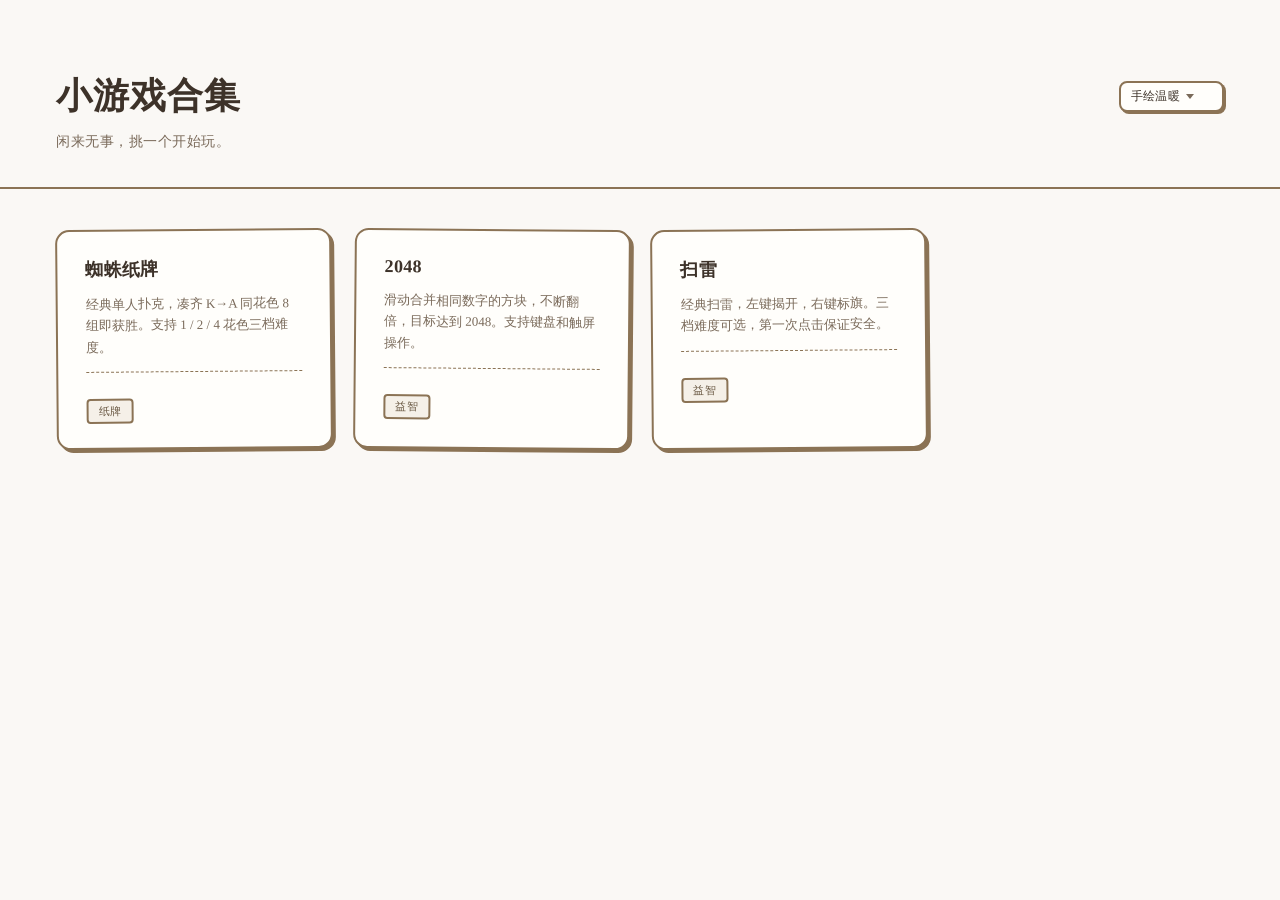
==== index.html @ a8e71bed "Initial commit: game collection with GPL v3 license" ====
<!DOCTYPE html>
<html lang="zh-CN" data-theme="sketch">
<head>
  <meta charset="UTF-8" />
  <meta name="viewport" content="width=device-width, initial-scale=1.0" />
  <title>小游戏合集</title>
  <link rel="stylesheet" href="styles/common.css?v=1" />
</head>
<body>
  <header class="site-header">
    <div class="header-row">
      <div class="site-title">小游戏合集</div>
      <div class="theme-switcher">
        <select id="theme-switcher" title="切换主题">
          <option value="dark">暗夜黑晶</option>
          <option value="flat">扁平多彩</option>
          <option value="neumorphism">新拟态</option>
          <option value="cyberpunk">赛博朋克</option>
          <option value="terminal">复古终端</option>
          <option value="material">Material You</option>
          <option value="vaporwave">蒸汽波</option>
          <option value="sketch">手绘温暖</option>
        </select>
      </div>
    </div>
    <div class="site-subtitle">闲来无事，挑一个开始玩。</div>
  </header>

  <main class="game-grid">
    <a class="game-card" href="games/spider/index.html" data-game="spider">
      <div class="name">蜘蛛纸牌</div>
      <div class="desc">经典单人扑克，凑齐 K→A 同花色 8 组即获胜。支持 1 / 2 / 4 花色三档难度。</div>
      <div class="dash-stats" id="dash-spider"></div>
      <span class="tag">纸牌</span>
    </a>
    <a class="game-card" href="games/2048/index.html" data-game="2048">
      <div class="name">2048</div>
      <div class="desc">滑动合并相同数字的方块，不断翻倍，目标达到 2048。支持键盘和触屏操作。</div>
      <div class="dash-stats" id="dash-2048"></div>
      <span class="tag">益智</span>
    </a>
    <a class="game-card" href="games/minesweeper/index.html" data-game="minesweeper">
      <div class="name">扫雷</div>
      <div class="desc">经典扫雷，左键揭开，右键标旗。三档难度可选，第一次点击保证安全。</div>
      <div class="dash-stats" id="dash-minesweeper"></div>
      <span class="tag">益智</span>
    </a>
  </main>

  <script src="scripts/theme.js"></script>
  <script>
  (function() {
    const todayStart = new Date().setHours(0, 0, 0, 0);

    function fmtRate(won, total) {
      return total > 0 ? Math.round((won / total) * 100) + '%' : '—';
    }

    function fmtTime(sec) {
      if (sec == null) return '';
      const m = Math.floor(sec / 60), s = sec % 60;
      return m > 0 ? `${m}:${String(s).padStart(2,'0')}` : `${s}秒`;
    }

    function fmtTimeMs(ms) {
      if (ms == null) return '';
      return fmtTime(Math.floor(ms / 1000));
    }

    // Minesweeper
    try {
      const raw = localStorage.getItem('game_minesweeper_stats_v1');
      if (raw) {
        const data = JSON.parse(raw);
        const total = data.started || 0;
        const sessions = Array.isArray(data.sessions) ? data.sessions : [];
        const won = sessions.filter(s => s.won).length;
        const today = sessions.filter(s => s.completedAt >= todayStart).length;
        const last = sessions[0];
        let html = `<div class="dash-line"><span>今日 ${today} 局</span><span>胜率 ${fmtRate(won, total)}</span></div>`;
        if (last) {
          html += `<div class="dash-recent">最近：${last.difficulty === 'beginner' ? '初级' : last.difficulty === 'intermediate' ? '中级' : last.difficulty === 'expert' ? '高级' : '自定义'} ${fmtTime(last.time)} ${last.won ? '✅' : '❌'}</div>`;
        }
        document.getElementById('dash-minesweeper').innerHTML = html;
      }
    } catch {}

    // 2048
    try {
      const raw = localStorage.getItem('game_2048_stats_v1');
      if (raw) {
        const data = JSON.parse(raw);
        const total = data.started || 0;
        const sessions = Array.isArray(data.sessions) ? data.sessions : [];
        const won = sessions.filter(s => s.won).length;
        const today = sessions.filter(s => s.completedAt >= todayStart).length;
        const last = sessions[0];
        let html = `<div class="dash-line"><span>今日 ${today} 局</span><span>胜率 ${fmtRate(won, total)}</span></div>`;
        if (last) {
          html += `<div class="dash-recent">最近：${last.maxTile || '—'} 方块 · ${last.score || 0} 分 ${last.won ? '✅' : '❌'}</div>`;
        }
        document.getElementById('dash-2048').innerHTML = html;
      }
    } catch {}

    // Spider
    try {
      const raw = localStorage.getItem('spider_stats_v1');
      if (raw) {
        const data = JSON.parse(raw);
        let total = 0, won = 0;
        for (const k of ['1','2','4']) {
          if (data[k]) { total += data[k].started || 0; won += data[k].won || 0; }
        }
        let html = `<div class="dash-line"><span>总计 ${total} 局</span><span>胜率 ${fmtRate(won, total)}</span></div>`;
        document.getElementById('dash-spider').innerHTML = html;
      }
    } catch {}
  })();
  </script>
</body>
</html>
---- styles/common.css ----
:root {
  /* 颜色 */
  --bg-base: #f5f5f7;
  --bg-glass: rgba(255, 255, 255, 0.6);
  --bg-glass-hover: rgba(255, 255, 255, 0.85);
  --bg-tag: rgba(0, 0, 0, 0.04);
  --bg-select-option: #ffffff;
  --bg-gradient: linear-gradient(180deg, #f9f9fb 0%, #ececef 100%);
  --line: rgba(0, 0, 0, 0.08);
  --line-soft: rgba(0, 0, 0, 0.04);
  --line-hover: rgba(0, 0, 0, 0.14);
  --ink: #1a1a1a;
  --ink-soft: #4a4a4a;
  --muted: #86868b;
  --accent: #5b6d8a;
  --good: #5a8a6a;
  --danger: #c5384a;

  /* 形状 */
  --radius: 10px;
  --radius-sm: 4px;
  --radius-md: 8px;
  --radius-lg: 14px;
  --radius-xl: 18px;

  /* 效果 */
  --shadow-button: inset 0 1px 0 rgba(255, 255, 255, 0.6),
    0 1px 2px rgba(0, 0, 0, 0.04);
  --shadow-button-hover: inset 0 1px 0 rgba(255, 255, 255, 0.6),
    0 1px 2px rgba(0, 0, 0, 0.04);
  --shadow-card: inset 0 1px 0 rgba(255, 255, 255, 0.7),
    0 1px 2px rgba(0, 0, 0, 0.04);
  --shadow-card-hover: inset 0 1px 0 rgba(255, 255, 255, 0.8),
    0 8px 24px rgba(0, 0, 0, 0.08), 0 2px 6px rgba(0, 0, 0, 0.04);
  --shadow-game-card: inset 0 1px 0 rgba(255, 255, 255, 0.9),
    0 4px 12px rgba(0, 0, 0, 0.08), 0 1px 3px rgba(0, 0, 0, 0.06);
  --shadow-game-card-hover: inset 0 1px 0 rgba(255, 255, 255, 0.9),
    0 8px 18px rgba(0, 0, 0, 0.1), 0 2px 5px rgba(0, 0, 0, 0.06);
  --shadow-game-card-back: inset 0 1px 0 rgba(255, 255, 255, 0.45),
    0 4px 12px rgba(0, 0, 0, 0.1), 0 1px 3px rgba(0, 0, 0, 0.06);
  --shadow-game-card-drag: inset 0 1px 0 rgba(255, 255, 255, 0.95),
    0 16px 36px rgba(0, 0, 0, 0.18), 0 4px 10px rgba(0, 0, 0, 0.1);
  --shadow-overlay: inset 0 1px 0 rgba(255, 255, 255, 0.95),
    0 24px 56px rgba(0, 0, 0, 0.12), 0 4px 12px rgba(0, 0, 0, 0.06);
  --shadow-toast: 0 8px 24px rgba(0, 0, 0, 0.15);
  --shadow-highlight: rgba(255, 255, 255, 0.6);
  --shadow-highlight-hover: rgba(255, 255, 255, 0.8);
  --backdrop: blur(14px) saturate(160%);
  --backdrop-card: blur(20px) saturate(160%);
  --backdrop-overlay: blur(20px) saturate(160%);
  --border-width: 1px;
  --border-style: solid;

  --font: -apple-system, BlinkMacSystemFont, "SF Pro Display", "Segoe UI",
    "PingFang SC", "Hiragino Sans GB", "Microsoft YaHei", sans-serif;

  /* 游戏页面通用变量 */
  --bg-slot: rgba(255, 255, 255, 0.4);
  --bg-card-face: rgba(255, 255, 255, 0.72);
  --bg-card-back: rgba(70, 75, 90, 0.28);
  --border-card: rgba(0, 0, 0, 0.06);
  --border-card-back: rgba(255, 255, 255, 0.45);
  --color-slot: rgba(0, 0, 0, 0.18);
  --bg-overlay: rgba(245, 245, 247, 0.55);
  --border-overlay: rgba(255, 255, 255, 0.85);
  --bg-toast: rgba(26, 26, 26, 0.85);
  --ink-toast: rgba(255, 255, 255, 0.95);
  --scroll-shadow: rgba(0, 0, 0, 0.08);
}

* {
  box-sizing: border-box;
}

html,
body {
  margin: 0;
  padding: 0;
  background-color: var(--bg-base);
  background-image: var(--bg-gradient);
  background-attachment: fixed;
  color: var(--ink);
  font-family: var(--font);
  min-height: 100vh;
  -webkit-font-smoothing: antialiased;
  -moz-osx-font-smoothing: grayscale;
}

a {
  color: inherit;
  text-decoration: none;
}

button {
  -webkit-appearance: none;
  appearance: none;
  font-family: inherit;
  font-size: 13px;
  color: var(--ink);
  background: var(--bg-glass);
  backdrop-filter: var(--backdrop);
  -webkit-backdrop-filter: var(--backdrop);
  border: var(--border-width) var(--border-style) var(--line);
  padding: 7px 18px;
  border-radius: var(--radius);
  cursor: pointer;
  transition: background 0.15s ease, border-color 0.15s ease,
    transform 0.05s ease, box-shadow 0.15s ease;
  letter-spacing: 0.3px;
  box-shadow: var(--shadow-button);
}
button:hover {
  background: var(--bg-glass-hover);
  border-color: var(--line-hover);
  box-shadow: var(--shadow-button-hover);
}
button:active {
  transform: translateY(1px);
}

button:focus-visible,
select:focus-visible,
a:focus-visible {
  outline: 2px solid var(--accent);
  outline-offset: 2px;
}
button[disabled] {
  opacity: 0.35;
  cursor: not-allowed;
}
button[disabled]:hover {
  background: var(--bg-glass);
  border-color: var(--line-soft);
  box-shadow: var(--shadow-button);
}

select {
  -webkit-appearance: none;
  appearance: none;
  font-family: inherit;
  font-size: 13px;
  color: var(--ink);
  background-color: var(--bg-glass);
  background-image: url("data:image/svg+xml,%3Csvg xmlns='http://www.w3.org/2000/svg' width='10' height='6' fill='none'%3E%3Cpath d='M1 1l4 4 4-4' stroke='%2386868b' stroke-width='1.5' stroke-linecap='round' stroke-linejoin='round'/%3E%3C/svg%3E");
  background-position: right 10px center;
  background-size: 10px 6px;
  background-repeat: no-repeat;
  backdrop-filter: var(--backdrop);
  -webkit-backdrop-filter: var(--backdrop);
  border: var(--border-width) var(--border-style) var(--line);
  padding: 6px 30px 6px 12px;
  border-radius: var(--radius);
  cursor: pointer;
  transition: border-color 0.15s ease;
  box-shadow: var(--shadow-button);
}
select:hover {
  border-color: var(--line-hover);
}
select option {
  background: var(--bg-select-option);
  color: var(--ink);
}

/* 头部 */
.site-header {
  padding: 72px 56px 36px;
  border-bottom: 1px solid var(--line);
}
.header-row {
  display: flex;
  justify-content: space-between;
  align-items: center;
  gap: 20px;
  flex-wrap: wrap;
}
.site-title {
  font-size: 36px;
  font-weight: 600;
  letter-spacing: 1px;
  color: var(--ink);
}
.site-subtitle {
  color: var(--muted);
  font-size: 14px;
  margin-top: 12px;
  letter-spacing: 0.5px;
}

/* 主题切换器 */
.theme-switcher select {
  font-size: 12px;
  padding: 5px 10px;
  min-height: 30px;
}

/* 自定义下拉 */
.custom-dropdown {
  position: relative;
}

.custom-dropdown-trigger {
  font-size: 12px;
  padding: 5px 28px 5px 10px;
  display: flex;
  align-items: center;
  gap: 6px;
  white-space: nowrap;
  min-height: 30px;
}

.custom-dropdown-trigger::after {
  content: "";
  width: 0;
  height: 0;
  border-left: 4px solid transparent;
  border-right: 4px solid transparent;
  border-top: 5px solid var(--muted);
  transition: transform 0.15s ease;
}

.custom-dropdown-trigger.is-open::after {
  transform: rotate(180deg);
}

.custom-dropdown-list {
  position: absolute;
  top: calc(100% + 6px);
  right: 0;
  min-width: 100%;
  max-height: 240px;
  overflow: auto;
  background: var(--bg-glass-hover);
  backdrop-filter: var(--backdrop-card);
  -webkit-backdrop-filter: var(--backdrop-card);
  border: var(--border-width) var(--border-style) var(--line);
  border-radius: var(--radius);
  box-shadow: var(--shadow-overlay);
  z-index: 200;
  padding: 4px;
  scrollbar-width: thin;
  scrollbar-color: var(--line-hover) transparent;
  opacity: 0;
  visibility: hidden;
  transform: translateY(-4px);
  transition: opacity 0.18s ease, visibility 0.18s ease, transform 0.18s ease;
}

.custom-dropdown-list.is-open {
  opacity: 1;
  visibility: visible;
  transform: translateY(0);
}

.custom-dropdown-list::-webkit-scrollbar {
  width: 4px;
}

.custom-dropdown-list::-webkit-scrollbar-track {
  background: transparent;
}

.custom-dropdown-list::-webkit-scrollbar-thumb {
  background: var(--line-hover);
  border-radius: 999px;
}

.custom-dropdown-item {
  padding: 6px 10px;
  font-size: 12px;
  color: var(--ink);
  border-radius: var(--radius-sm);
  cursor: pointer;
  white-space: nowrap;
  transition: background 0.1s ease;
}

.custom-dropdown-item:hover {
  background: var(--bg-tag);
}

.custom-dropdown-item.is-active {
  color: var(--accent);
  font-weight: 600;
}

/* 游戏卡片网格 */
.game-grid {
  display: grid;
  grid-template-columns: repeat(auto-fill, minmax(260px, 1fr));
  gap: 22px;
  padding: 40px 56px 80px;
}

.game-card {
  display: block;
  background: var(--bg-glass);
  backdrop-filter: var(--backdrop-card);
  -webkit-backdrop-filter: var(--backdrop-card);
  border: var(--border-width) var(--border-style) var(--line);
  border-radius: var(--radius-lg);
  padding: 26px 28px 24px;
  cursor: pointer;
  transition: transform 0.2s ease, background 0.2s ease, border-color 0.2s ease,
    box-shadow 0.2s ease;
  position: relative;
  box-shadow: var(--shadow-card);
}
.game-card:hover {
  transform: translateY(-3px);
  background: var(--bg-glass-hover);
  border-color: var(--line-hover);
  box-shadow: var(--shadow-card-hover);
}
.game-card:active {
  transform: translateY(-1px);
}

.game-card .name {
  font-size: 18px;
  font-weight: 600;
  letter-spacing: 0.3px;
  color: var(--ink);
}
.game-card .desc {
  margin-top: 12px;
  font-size: 13px;
  color: var(--muted);
  line-height: 1.65;
}
.game-card .tag {
  display: inline-block;
  margin-top: 14px;
  padding: 3px 10px;
  font-size: 11px;
  background: var(--bg-tag);
  border: var(--border-width) var(--border-style) var(--line);
  color: var(--ink-soft);
  border-radius: var(--radius-sm);
  letter-spacing: 0.5px;
}

/* --- Dashboard stats on homepage --- */

.dash-stats {
  margin-top: 14px;
  padding-top: 12px;
  border-top: 1px dashed var(--line);
}

.dash-line {
  display: flex;
  justify-content: space-between;
  gap: 8px;
  font-size: 12px;
  color: var(--muted);
}

.dash-line span {
  display: inline-flex;
  align-items: center;
  gap: 4px;
}

.dash-recent {
  margin-top: 4px;
  font-size: 12px;
  color: var(--muted);
  white-space: nowrap;
  overflow: hidden;
  text-overflow: ellipsis;
}

/* ========== 主题定义 ========== */

/* 1. glass（默认） */

/* 2. 暗夜黑晶 */
html[data-theme="dark"] {
  --bg-base: #0f0f12;
  --bg-glass: rgba(35, 35, 40, 0.6);
  --bg-glass-hover: rgba(50, 50, 58, 0.85);
  --bg-tag: rgba(255, 255, 255, 0.06);
  --bg-select-option: #25252b;
  --bg-gradient: linear-gradient(180deg, #16161a 0%, #0f0f12 100%);
  --line: rgba(255, 255, 255, 0.08);
  --line-soft: rgba(255, 255, 255, 0.04);
  --line-hover: rgba(255, 255, 255, 0.14);
  --ink: #e8e8ed;
  --ink-soft: #a1a1a6;
  --muted: #6e6e73;
  --accent: #5fa8d3;
  --good: #5da876;
  --danger: #e85d6e;
  --shadow-button: inset 0 1px 0 rgba(255, 255, 255, 0.05),
    0 1px 2px rgba(0, 0, 0, 0.3);
  --shadow-button-hover: inset 0 1px 0 rgba(255, 255, 255, 0.05),
    0 1px 2px rgba(0, 0, 0, 0.3);
  --shadow-card: inset 0 1px 0 rgba(255, 255, 255, 0.05),
    0 1px 2px rgba(0, 0, 0, 0.3);
  --shadow-card-hover: inset 0 1px 0 rgba(255, 255, 255, 0.08),
    0 8px 24px rgba(0, 0, 0, 0.35), 0 2px 6px rgba(0, 0, 0, 0.2);
  --shadow-game-card: inset 0 1px 0 rgba(255, 255, 255, 0.08),
    0 4px 12px rgba(0, 0, 0, 0.25), 0 1px 3px rgba(0, 0, 0, 0.2);
  --shadow-game-card-hover: inset 0 1px 0 rgba(255, 255, 255, 0.08),
    0 8px 18px rgba(0, 0, 0, 0.3), 0 2px 5px rgba(0, 0, 0, 0.2);
  --shadow-game-card-back: inset 0 1px 0 rgba(255, 255, 255, 0.1),
    0 4px 12px rgba(0, 0, 0, 0.25), 0 1px 3px rgba(0, 0, 0, 0.2);
  --shadow-game-card-drag: inset 0 1px 0 rgba(255, 255, 255, 0.1),
    0 16px 36px rgba(0, 0, 0, 0.35), 0 4px 10px rgba(0, 0, 0, 0.25);
  --shadow-overlay: inset 0 1px 0 rgba(255, 255, 255, 0.08),
    0 24px 56px rgba(0, 0, 0, 0.45), 0 4px 12px rgba(0, 0, 0, 0.25);
  --shadow-toast: 0 8px 24px rgba(0, 0, 0, 0.35);
  --shadow-highlight: rgba(255, 255, 255, 0.05);
  --shadow-highlight-hover: rgba(255, 255, 255, 0.08);
  --bg-slot: rgba(255, 255, 255, 0.12);
  --bg-card-face: rgba(240, 240, 245, 0.92);
  --bg-card-back: rgba(120, 125, 140, 0.35);
  --border-card: rgba(0, 0, 0, 0.12);
  --border-card-back: rgba(255, 255, 255, 0.25);
  --color-slot: rgba(255, 255, 255, 0.25);
  --bg-overlay: rgba(15, 15, 18, 0.75);
  --border-overlay: rgba(255, 255, 255, 0.08);
  --bg-toast: rgba(20, 20, 25, 0.9);
  --ink-toast: rgba(255, 255, 255, 0.95);
  --scroll-shadow: rgba(0, 0, 0, 0.2);
}

/* 3. 扁平多彩 */
html[data-theme="flat"] {
  --bg-base: #f0f2f5;
  --bg-glass: #ffffff;
  --bg-glass-hover: #f5f5f5;
  --bg-tag: #eef1f5;
  --bg-select-option: #ffffff;
  --bg-gradient: none;
  --line: #e1e4e8;
  --line-soft: #f0f2f5;
  --line-hover: #d1d5da;
  --ink: #24292f;
  --ink-soft: #57606a;
  --muted: #8c959f;
  --accent: #0969da;
  --good: #1a7f37;
  --danger: #cf222e;
  --radius: 0px;
  --radius-sm: 0px;
  --radius-md: 0px;
  --radius-lg: 0px;
  --radius-xl: 0px;
  --shadow-button: none;
  --shadow-button-hover: none;
  --shadow-card: none;
  --shadow-card-hover: none;
  --shadow-game-card: none;
  --shadow-game-card-hover: none;
  --shadow-game-card-back: none;
  --shadow-game-card-drag: none;
  --shadow-overlay: none;
  --shadow-toast: none;
  --shadow-highlight: transparent;
  --shadow-highlight-hover: transparent;
  --backdrop: none;
  --backdrop-card: none;
  --backdrop-overlay: none;
  --bg-slot: #eef1f5;
  --bg-card-face: #ffffff;
  --bg-card-back: #57606a;
  --border-card: #d1d5da;
  --border-card-back: #8c959f;
  --color-slot: #8c959f;
  --bg-overlay: rgba(240, 242, 245, 0.95);
  --border-overlay: #d1d5da;
  --bg-toast: #24292f;
  --ink-toast: #ffffff;
  --scroll-shadow: rgba(0, 0, 0, 0.06);
}

/* 4. 新拟态 */
html[data-theme="neumorphism"] {
  --bg-base: #e0e5ec;
  --bg-glass: #e0e5ec;
  --bg-glass-hover: #e0e5ec;
  --bg-tag: #d1d9e6;
  --bg-select-option: #e0e5ec;
  --bg-gradient: none;
  --line: transparent;
  --line-soft: transparent;
  --line-hover: transparent;
  --ink: #4a5568;
  --ink-soft: #718096;
  --muted: #a0aec0;
  --accent: #667eea;
  --good: #48bb78;
  --danger: #f56565;
  --radius: 12px;
  --radius-sm: 8px;
  --radius-md: 10px;
  --radius-lg: 16px;
  --radius-xl: 20px;
  --shadow-button: 6px 6px 10px rgba(163, 177, 198, 0.6),
    -6px -6px 10px rgba(255, 255, 255, 0.5);
  --shadow-button-hover: inset 4px 4px 8px rgba(163, 177, 198, 0.6),
    inset -4px -4px 8px rgba(255, 255, 255, 0.5);
  --shadow-card: 8px 8px 16px rgba(163, 177, 198, 0.6),
    -8px -8px 16px rgba(255, 255, 255, 0.5);
  --shadow-card-hover: inset 4px 4px 8px rgba(163, 177, 198, 0.6),
    inset -4px -4px 8px rgba(255, 255, 255, 0.5);
  --shadow-game-card: 6px 6px 12px rgba(163, 177, 198, 0.5),
    -6px -6px 12px rgba(255, 255, 255, 0.4);
  --shadow-game-card-hover: 8px 8px 16px rgba(163, 177, 198, 0.5),
    -8px -8px 16px rgba(255, 255, 255, 0.4);
  --shadow-game-card-back: inset 3px 3px 6px rgba(163, 177, 198, 0.4),
    inset -3px -3px 6px rgba(255, 255, 255, 0.3);
  --shadow-game-card-drag: 10px 10px 20px rgba(163, 177, 198, 0.6),
    -10px -10px 20px rgba(255, 255, 255, 0.5);
  --shadow-overlay: 12px 12px 24px rgba(163, 177, 198, 0.6),
    -12px -12px 24px rgba(255, 255, 255, 0.5);
  --shadow-toast: 6px 6px 12px rgba(163, 177, 198, 0.5),
    -6px -6px 12px rgba(255, 255, 255, 0.4);
  --shadow-highlight: transparent;
  --shadow-highlight-hover: transparent;
  --backdrop: none;
  --backdrop-card: none;
  --backdrop-overlay: none;
  --border-width: 0px;
  --bg-slot: #e0e5ec;
  --bg-card-face: #e0e5ec;
  --bg-card-back: #c5cdd8;
  --border-card: transparent;
  --border-card-back: transparent;
  --color-slot: #a0aec0;
  --bg-overlay: rgba(224, 229, 236, 0.85);
  --border-overlay: transparent;
  --bg-toast: #4a5568;
  --ink-toast: #ffffff;
  --scroll-shadow: rgba(163, 177, 198, 0.25);
}

/* 5. 赛博朋克 */
html[data-theme="cyberpunk"] {
  --bg-base: #0a0a0f;
  --bg-glass: rgba(10, 10, 15, 0.85);
  --bg-glass-hover: rgba(20, 20, 35, 0.95);
  --bg-tag: rgba(0, 255, 255, 0.1);
  --bg-select-option: #0a0a0f;
  --bg-gradient: linear-gradient(180deg, #0f0f1a 0%, #0a0a0f 100%);
  --line: #00ffff;
  --line-soft: rgba(0, 255, 255, 0.15);
  --line-hover: #00ffff;
  --ink: #e0e0e0;
  --ink-soft: #a0a0a0;
  --muted: #606060;
  --accent: #ff00ff;
  --good: #00ff41;
  --danger: #ff003c;
  --radius: 2px;
  --radius-sm: 0px;
  --radius-md: 2px;
  --radius-lg: 4px;
  --radius-xl: 4px;
  --shadow-button: 0 0 8px rgba(0, 255, 255, 0.4),
    inset 0 0 4px rgba(0, 255, 255, 0.2);
  --shadow-button-hover: 0 0 12px rgba(0, 255, 255, 0.6),
    inset 0 0 6px rgba(0, 255, 255, 0.3);
  --shadow-card: 0 0 12px rgba(0, 255, 255, 0.3),
    inset 0 0 6px rgba(0, 255, 255, 0.1);
  --shadow-card-hover: 0 0 20px rgba(0, 255, 255, 0.6),
    inset 0 0 10px rgba(0, 255, 255, 0.2);
  --shadow-game-card: 0 0 8px rgba(0, 255, 255, 0.3),
    inset 0 0 4px rgba(0, 255, 255, 0.1);
  --shadow-game-card-hover: 0 0 12px rgba(0, 255, 255, 0.5),
    inset 0 0 6px rgba(0, 255, 255, 0.15);
  --shadow-game-card-back: 0 0 8px rgba(255, 0, 255, 0.3);
  --shadow-game-card-drag: 0 0 20px rgba(0, 255, 255, 0.6);
  --shadow-overlay: 0 0 40px rgba(0, 255, 255, 0.3);
  --shadow-toast: 0 0 12px rgba(0, 255, 255, 0.5);
  --shadow-highlight: transparent;
  --shadow-highlight-hover: transparent;
  --backdrop: none;
  --backdrop-card: none;
  --backdrop-overlay: none;
  --font: "Courier New", "Segoe UI", "PingFang SC", "Microsoft YaHei", monospace;
  --bg-slot: rgba(0, 255, 255, 0.05);
  --bg-card-face: rgba(15, 15, 25, 0.95);
  --bg-card-back: rgba(255, 0, 255, 0.15);
  --border-card: #00ffff;
  --border-card-back: #ff00ff;
  --color-slot: #00ffff;
  --bg-overlay: rgba(5, 5, 10, 0.9);
  --border-overlay: #00ffff;
  --bg-toast: rgba(5, 5, 10, 0.95);
  --ink-toast: #e0e0e0;
  --suit-spade: #e0e0e0;
  --suit-club: #e0e0e0;
  --suit-heart: #ff3333;
  --suit-diamond: #ff3333;
  --scroll-shadow: rgba(0, 255, 255, 0.08);
}

/* 6. 复古终端 */
html[data-theme="terminal"] {
  --bg-base: #0c0c0c;
  --bg-glass: #0f1f0f;
  --bg-glass-hover: #1a2f1a;
  --bg-tag: #0f1f0f;
  --bg-select-option: #0c0c0c;
  --bg-gradient: none;
  --line: #33ff33;
  --line-soft: rgba(51, 255, 51, 0.15);
  --line-hover: #33ff33;
  --ink: #33ff33;
  --ink-soft: #2ecc2e;
  --muted: #1a8c1a;
  --accent: #33ff33;
  --good: #33ff33;
  --danger: #ff3333;
  --radius: 0px;
  --radius-sm: 0px;
  --radius-md: 0px;
  --radius-lg: 0px;
  --radius-xl: 0px;
  --shadow-button: none;
  --shadow-button-hover: none;
  --shadow-card: none;
  --shadow-card-hover: none;
  --shadow-game-card: none;
  --shadow-game-card-hover: none;
  --shadow-game-card-back: none;
  --shadow-game-card-drag: none;
  --shadow-overlay: none;
  --shadow-toast: none;
  --shadow-highlight: transparent;
  --shadow-highlight-hover: transparent;
  --backdrop: none;
  --backdrop-card: none;
  --backdrop-overlay: none;
  --font: "Courier New", "SF Mono", "PingFang SC", "Microsoft YaHei", monospace;
  --bg-slot: #0f1f0f;
  --bg-card-face: #0c0c0c;
  --bg-card-back: #1a1a1a;
  --border-card: #33ff33;
  --border-card-back: #33ff33;
  --color-slot: #1a8c1a;
  --bg-overlay: rgba(12, 12, 12, 0.95);
  --border-overlay: #33ff33;
  --bg-toast: #0c0c0c;
  --ink-toast: #33ff33;
  --suit-spade: #33ff33;
  --suit-club: #33ff33;
  --suit-heart: #ff3333;
  --suit-diamond: #ff3333;
  --scroll-shadow: rgba(51, 255, 51, 0.06);
}

/* 7. Material You */
html[data-theme="material"] {
  --bg-base: #fdfbf7;
  --bg-glass: #ffffff;
  --bg-glass-hover: #f5f5f5;
  --bg-tag: #e8eaed;
  --bg-select-option: #ffffff;
  --bg-gradient: none;
  --line: #dadce0;
  --line-soft: #f1f3f4;
  --line-hover: #dadce0;
  --ink: #202124;
  --ink-soft: #5f6368;
  --muted: #80868b;
  --accent: #1a73e8;
  --good: #34a853;
  --danger: #ea4335;
  --radius: 8px;
  --radius-sm: 4px;
  --radius-md: 12px;
  --radius-lg: 16px;
  --radius-xl: 24px;
  --shadow-button: 0 1px 2px rgba(60, 64, 67, 0.3),
    0 1px 3px 1px rgba(60, 64, 67, 0.15);
  --shadow-button-hover: 0 1px 2px rgba(60, 64, 67, 0.3),
    0 2px 6px 2px rgba(60, 64, 67, 0.15);
  --shadow-card: 0 1px 2px rgba(60, 64, 67, 0.3),
    0 1px 3px 1px rgba(60, 64, 67, 0.15);
  --shadow-card-hover: 0 1px 2px rgba(60, 64, 67, 0.3),
    0 2px 6px 2px rgba(60, 64, 67, 0.15);
  --shadow-game-card: 0 1px 2px rgba(60, 64, 67, 0.2),
    0 1px 3px rgba(60, 64, 67, 0.1);
  --shadow-game-card-hover: 0 1px 3px rgba(60, 64, 67, 0.3),
    0 4px 8px 3px rgba(60, 64, 67, 0.15);
  --shadow-game-card-back: 0 1px 2px rgba(60, 64, 67, 0.2),
    0 1px 3px rgba(60, 64, 67, 0.1);
  --shadow-game-card-drag: 0 4px 8px rgba(60, 64, 67, 0.3),
    0 6px 12px 4px rgba(60, 64, 67, 0.15);
  --shadow-overlay: 0 8px 16px rgba(60, 64, 67, 0.2),
    0 12px 24px 6px rgba(60, 64, 67, 0.1);
  --shadow-toast: 0 4px 8px rgba(60, 64, 67, 0.3);
  --shadow-highlight: transparent;
  --shadow-highlight-hover: transparent;
  --backdrop: none;
  --backdrop-card: none;
  --backdrop-overlay: none;
  --font: "Roboto", "Segoe UI", "PingFang SC", "Microsoft YaHei", sans-serif;
  --bg-slot: #f1f3f4;
  --bg-card-face: #ffffff;
  --bg-card-back: #5f6368;
  --border-card: #dadce0;
  --border-card-back: #9aa0a6;
  --color-slot: #80868b;
  --bg-overlay: rgba(255, 255, 255, 0.9);
  --border-overlay: #ffffff;
  --bg-toast: #202124;
  --ink-toast: #ffffff;
  --scroll-shadow: rgba(60, 64, 67, 0.08);
}

/* 8. 蒸汽波 */
html[data-theme="vaporwave"] {
  --bg-base: #1a0b2e;
  --bg-glass: rgba(255, 105, 180, 0.15);
  --bg-glass-hover: rgba(255, 105, 180, 0.25);
  --bg-tag: rgba(0, 255, 255, 0.1);
  --bg-select-option: #1a0b2e;
  --bg-gradient: linear-gradient(180deg, #2d1b4e 0%, #1a0b2e 50%, #0f0520 100%);
  --line: #ff69b4;
  --line-soft: rgba(255, 105, 180, 0.2);
  --line-hover: #00ffff;
  --ink: #f0f0f0;
  --ink-soft: #c0c0c0;
  --muted: #8080ff;
  --accent: #00ffff;
  --good: #39ff14;
  --danger: #ff003c;
  --radius: 4px;
  --radius-sm: 2px;
  --radius-md: 6px;
  --radius-lg: 12px;
  --radius-xl: 16px;
  --shadow-button: 0 0 10px rgba(0, 255, 255, 0.4),
    0 0 20px rgba(255, 105, 180, 0.2);
  --shadow-button-hover: 0 0 15px rgba(0, 255, 255, 0.6),
    0 0 30px rgba(255, 105, 180, 0.3);
  --shadow-card: 0 0 15px rgba(0, 255, 255, 0.3),
    0 0 30px rgba(255, 105, 180, 0.15);
  --shadow-card-hover: 0 0 25px rgba(0, 255, 255, 0.5),
    0 0 50px rgba(255, 105, 180, 0.3);
  --shadow-game-card: 0 0 10px rgba(0, 255, 255, 0.3),
    0 4px 12px rgba(0, 0, 0, 0.2);
  --shadow-game-card-hover: 0 0 15px rgba(0, 255, 255, 0.5),
    0 8px 18px rgba(0, 0, 0, 0.25);
  --shadow-game-card-back: 0 0 10px rgba(255, 105, 180, 0.4);
  --shadow-game-card-drag: 0 0 25px rgba(0, 255, 255, 0.6),
    0 16px 36px rgba(0, 0, 0, 0.3);
  --shadow-overlay: 0 0 40px rgba(0, 255, 255, 0.3);
  --shadow-toast: 0 0 15px rgba(0, 255, 255, 0.5);
  --shadow-highlight: transparent;
  --shadow-highlight-hover: transparent;
  --backdrop: none;
  --backdrop-card: none;
  --backdrop-overlay: none;
  --font: "Courier New", "Segoe UI", "PingFang SC", "Microsoft YaHei", monospace;
  --bg-slot: rgba(255, 105, 180, 0.1);
  --bg-card-face: rgba(26, 11, 46, 0.9);
  --bg-card-back: rgba(255, 105, 180, 0.2);
  --border-card: #00ffff;
  --border-card-back: #ff69b4;
  --color-slot: #ff69b4;
  --bg-overlay: rgba(26, 11, 46, 0.9);
  --border-overlay: #00ffff;
  --bg-toast: rgba(26, 11, 46, 0.95);
  --ink-toast: #f0f0f0;
  --suit-spade: #f0f0f0;
  --suit-club: #f0f0f0;
  --suit-heart: #ff69b4;
  --suit-diamond: #ff69b4;
  --scroll-shadow: rgba(255, 105, 180, 0.08);
}

/* 9. 手绘温暖 */
html[data-theme="sketch"] {
  --bg-base: #faf8f5;
  --bg-glass: #fffefb;
  --bg-glass-hover: #ffffff;
  --bg-tag: #f5f0e8;
  --bg-select-option: #fffefb;
  --bg-gradient: none;
  --line: #8b7355;
  --line-soft: #e8e0d5;
  --line-hover: #6b5a45;
  --ink: #3d3229;
  --ink-soft: #6b5a45;
  --muted: #7a6a5a;
  --accent: #d4a373;
  --good: #7fb069;
  --danger: #c75b39;
  --radius: 8px;
  --radius-sm: 4px;
  --radius-md: 10px;
  --radius-lg: 14px;
  --radius-xl: 18px;
  --shadow-button: 2px 2px 0 #8b7355;
  --shadow-button-hover: 3px 3px 0 #6b5a45;
  --shadow-card: 3px 3px 0 #8b7355;
  --shadow-card-hover: 4px 4px 0 #6b5a45;
  --shadow-game-card: 2px 2px 0 rgba(139, 115, 85, 0.3);
  --shadow-game-card-hover: 3px 3px 0 rgba(139, 115, 85, 0.4);
  --shadow-game-card-back: 2px 2px 0 rgba(139, 115, 85, 0.3);
  --shadow-game-card-drag: 4px 4px 0 rgba(139, 115, 85, 0.4);
  --shadow-overlay: 4px 4px 0 #8b7355;
  --shadow-toast: 2px 2px 0 #8b7355;
  --shadow-highlight: transparent;
  --shadow-highlight-hover: transparent;
  --backdrop: none;
  --backdrop-card: none;
  --backdrop-overlay: none;
  --border-width: 2px;
  --font: "Georgia", "Times New Roman", "Songti SC", "SimSun", "PingFang SC",
    "Microsoft YaHei", serif;
  --bg-slot: #f5f0e8;
  --bg-card-face: #fffefb;
  --bg-card-back: #d4c4a8;
  --border-card: #8b7355;
  --border-card-back: #a09080;
  --color-slot: #a09080;
  --bg-overlay: rgba(250, 248, 245, 0.95);
  --border-overlay: #8b7355;
  --bg-toast: rgba(61, 50, 41, 0.92);
  --ink-toast: rgba(255, 255, 255, 0.95);
  --scroll-shadow: rgba(139, 115, 85, 0.1);
}

/* ========== 主题特有覆盖（重做级别差异） ========== */

/* flat — 瓷砖式列表 */
html[data-theme="flat"] .game-grid {
  gap: 0;
  padding: 0;
}
html[data-theme="flat"] .game-card {
  border-width: 0 0 1px 0;
  border-radius: 0;
  display: flex;
  align-items: center;
  flex-wrap: wrap;
  gap: 8px 20px;
  padding: 22px 56px;
}
html[data-theme="flat"] .game-card .name {
  flex: 0 0 auto;
  font-weight: 700;
}
html[data-theme="flat"] .game-card .desc {
  margin-top: 0;
  flex: 1 1 auto;
}
html[data-theme="flat"] .game-card .tag {
  margin-top: 0;
  flex: 0 0 auto;
  border: none;
  background: var(--accent);
  color: #ffffff;
  padding: 4px 12px;
  font-size: 12px;
  text-transform: uppercase;
  letter-spacing: 0.5px;
}
html[data-theme="flat"] .game-card:hover {
  transform: none;
  background: var(--bg-tag);
}
html[data-theme="flat"] .site-header {
  border-bottom-width: 2px;
}

/* neumorphism — 胶囊与居中 */
html[data-theme="neumorphism"] .game-card {
  text-align: center;
  padding: 36px 28px;
}
html[data-theme="neumorphism"] .game-card .tag {
  border-radius: 999px;
  padding: 6px 16px;
}
html[data-theme="neumorphism"] button,
html[data-theme="neumorphism"] select {
  border-radius: 999px;
}

/* cyberpunk — 角标与发光 */
html[data-theme="cyberpunk"] .site-title {
  text-shadow: 0 0 12px var(--accent);
  letter-spacing: 3px;
}
html[data-theme="cyberpunk"] .game-card {
  position: relative;
}
html[data-theme="cyberpunk"] .game-card::before {
  content: "";
  position: absolute;
  top: -1px;
  left: -1px;
  width: 10px;
  height: 10px;
  border-top: 2px solid var(--accent);
  border-left: 2px solid var(--accent);
  pointer-events: none;
}
html[data-theme="cyberpunk"] .game-card::after {
  content: "";
  position: absolute;
  bottom: -1px;
  right: -1px;
  width: 10px;
  height: 10px;
  border-bottom: 2px solid var(--accent);
  border-right: 2px solid var(--accent);
  pointer-events: none;
}
html[data-theme="cyberpunk"] button,
html[data-theme="cyberpunk"] select {
  text-transform: uppercase;
  letter-spacing: 1px;
}

/* terminal — 命令行风格 */
html[data-theme="terminal"] .site-header {
  padding: 24px 56px 20px;
}
html[data-theme="terminal"] .site-title {
  font-size: 20px;
  letter-spacing: 2px;
  text-transform: uppercase;
}
html[data-theme="terminal"] .site-subtitle::before {
  content: "> ";
  color: var(--accent);
}
html[data-theme="terminal"] .game-card::before {
  content: "$ ";
  color: var(--accent);
  font-weight: 700;
}
html[data-theme="terminal"] button,
html[data-theme="terminal"] select {
  text-transform: uppercase;
  letter-spacing: 1px;
}
html[data-theme="terminal"] select {
  background-image: url("data:image/svg+xml,%3Csvg xmlns='http://www.w3.org/2000/svg' width='10' height='6' fill='none'%3E%3Cpath d='M1 1l4 4 4-4' stroke='%231a8c1a' stroke-width='1.5' stroke-linecap='round' stroke-linejoin='round'/%3E%3C/svg%3E");
}
html[data-theme="terminal"] .theme-switcher select {
  text-transform: none;
}
html[data-theme="terminal"] .custom-dropdown-trigger {
  text-transform: none;
}

/* material — 药丸与大卡片 */
html[data-theme="material"] .game-card {
  padding: 32px;
}
html[data-theme="material"] .game-card .name {
  font-size: 20px;
}
html[data-theme="material"] button,
html[data-theme="material"] select {
  border-radius: 999px;
}

/* vaporwave — 倾斜与扫描线 */
html[data-theme="vaporwave"] select {
  background-image: url("data:image/svg+xml,%3Csvg xmlns='http://www.w3.org/2000/svg' width='10' height='6' fill='none'%3E%3Cpath d='M1 1l4 4 4-4' stroke='%238080ff' stroke-width='1.5' stroke-linecap='round' stroke-linejoin='round'/%3E%3C/svg%3E");
}
html[data-theme="vaporwave"] .site-title {
  transform: skewX(-5deg);
  text-transform: uppercase;
  letter-spacing: 4px;
}
html[data-theme="vaporwave"] .game-card {
  position: relative;
  overflow: hidden;
}
html[data-theme="vaporwave"] .game-card::after {
  content: "";
  position: absolute;
  inset: 0;
  background: repeating-linear-gradient(
    0deg,
    transparent,
    transparent 2px,
    rgba(0, 255, 255, 0.04) 2px,
    rgba(0, 255, 255, 0.04) 4px
  );
  pointer-events: none;
  border-radius: inherit;
}

/* sketch — 轻微旋转 */
html[data-theme="sketch"] .game-card {
  transform: rotate(-0.5deg);
}
html[data-theme="sketch"] .game-card:nth-child(even) {
  transform: rotate(0.5deg);
}
html[data-theme="sketch"] .game-card:hover {
  transform: rotate(-0.5deg) translateY(-3px);
}
html[data-theme="sketch"] .game-card:nth-child(even):hover {
  transform: rotate(0.5deg) translateY(-3px);
}
html[data-theme="sketch"] .game-card:active {
  transform: rotate(-0.5deg) translateY(-1px);
}
html[data-theme="sketch"] .game-card:nth-child(even):active {
  transform: rotate(0.5deg) translateY(-1px);
}
html[data-theme="sketch"] button,
html[data-theme="sketch"] select {
  transform: rotate(-0.5deg);
}
html[data-theme="sketch"] button:active {
  transform: rotate(-0.5deg) translateY(1px);
}
html[data-theme="sketch"] .theme-switcher select {
  transform: none;
}
html[data-theme="sketch"] .custom-dropdown-trigger {
  transform: none;
}
html[data-theme="sketch"] .site-header {
  border-bottom-width: var(--border-width);
}
html[data-theme="sketch"] .topbar {
  border-bottom-width: var(--border-width);
}

/* 首页移动端适配 */
@media (max-width: 760px) {
  .site-header {
    padding: 40px 24px 24px;
  }
  .site-title {
    font-size: 28px;
  }
  .game-grid {
    padding: 28px 24px 48px;
    gap: 16px;
  }
}

@media (max-width: 420px) {
  .site-header {
    padding: 32px 18px 20px;
  }
  .site-title {
    font-size: 24px;
  }
  .site-subtitle {
    font-size: 13px;
  }
  .game-grid {
    padding: 20px 18px 36px;
    grid-template-columns: 1fr;
  }
  .game-card {
    padding: 22px 22px 20px;
  }
  .game-card .name {
    font-size: 16px;
  }
}
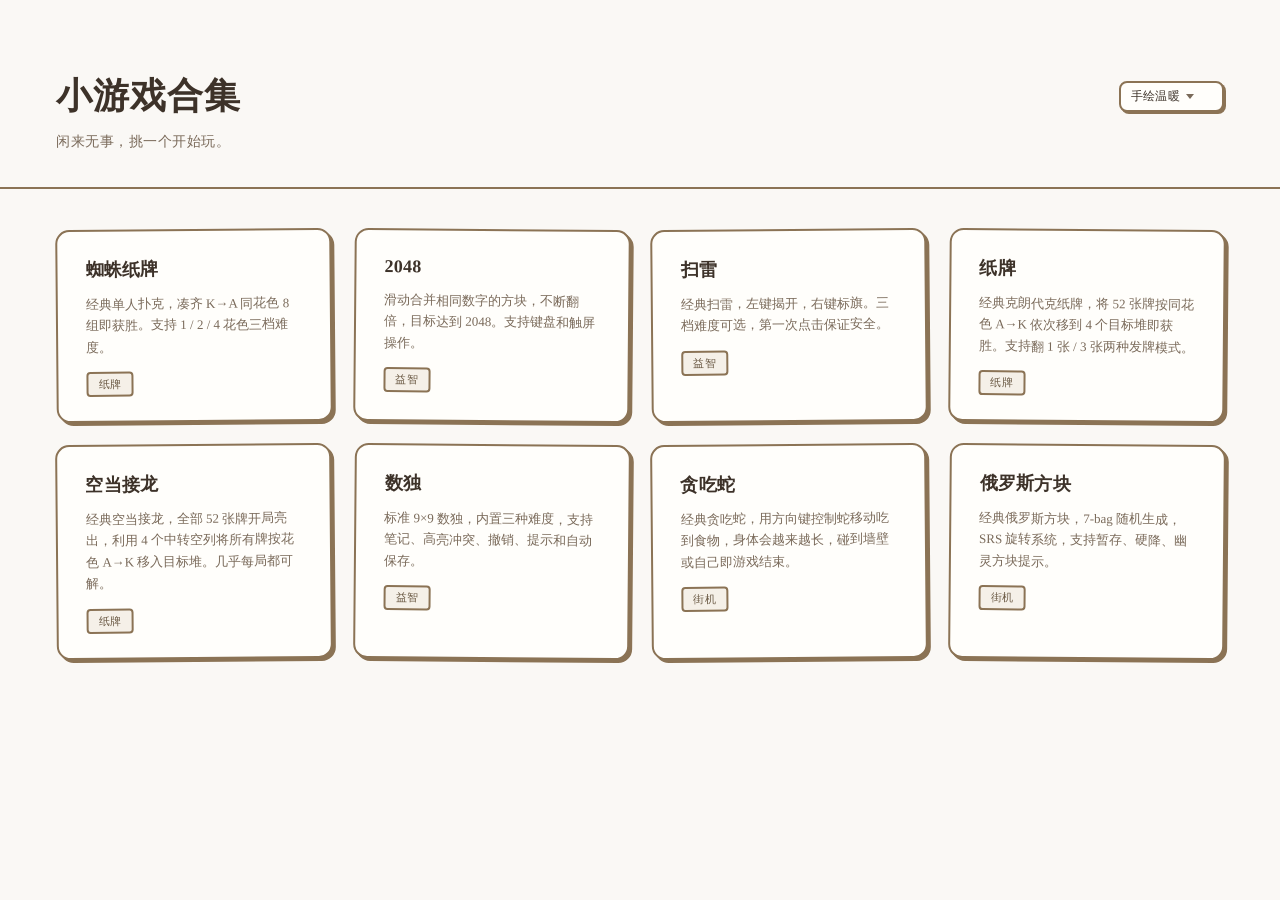
==== commit c7c41d09: "Add new games and update existing ones Add freecell, klondike, snake, sudoku, and tetris games. Upda" ====
--- a/index.html
+++ b/index.html
@@ -20,6 +20,16 @@
           <option value="material">Material You</option>
           <option value="vaporwave">蒸汽波</option>
           <option value="sketch">手绘温暖</option>
+          <option value="clay">黏土</option>
+          <option value="brutalist">粗野主义</option>
+          <option value="pixel">像素</option>
+          <option value="editorial">杂志</option>
+          <option value="swiss">瑞士</option>
+          <option value="bento">便当盒</option>
+          <option value="noir">黑色电影</option>
+          <option value="parchment">羊皮纸</option>
+          <option value="bauhaus">包豪斯</option>
+          <option value="synthwave">合成器波</option>
         </select>
       </div>
     </div>
@@ -45,6 +55,36 @@
       <div class="dash-stats" id="dash-minesweeper"></div>
       <span class="tag">益智</span>
     </a>
+    <a class="game-card" href="games/klondike/index.html" data-game="klondike">
+      <div class="name">纸牌</div>
+      <div class="desc">经典克朗代克纸牌，将 52 张牌按同花色 A→K 依次移到 4 个目标堆即获胜。支持翻 1 张 / 3 张两种发牌模式。</div>
+      <div class="dash-stats" id="dash-klondike"></div>
+      <span class="tag">纸牌</span>
+    </a>
+    <a class="game-card" href="games/freecell/index.html" data-game="freecell">
+      <div class="name">空当接龙</div>
+      <div class="desc">经典空当接龙，全部 52 张牌开局亮出，利用 4 个中转空列将所有牌按花色 A→K 移入目标堆。几乎每局都可解。</div>
+      <div class="dash-stats" id="dash-freecell"></div>
+      <span class="tag">纸牌</span>
+    </a>
+    <a class="game-card" href="games/sudoku/index.html" data-game="sudoku">
+      <div class="name">数独</div>
+      <div class="desc">标准 9×9 数独，内置三种难度，支持笔记、高亮冲突、撤销、提示和自动保存。</div>
+      <div class="dash-stats" id="dash-sudoku"></div>
+      <span class="tag">益智</span>
+    </a>
+    <a class="game-card" href="games/snake/index.html" data-game="snake">
+      <div class="name">贪吃蛇</div>
+      <div class="desc">经典贪吃蛇，用方向键控制蛇移动吃到食物，身体会越来越长，碰到墙壁或自己即游戏结束。</div>
+      <div class="dash-stats" id="dash-snake"></div>
+      <span class="tag">街机</span>
+    </a>
+    <a class="game-card" href="games/tetris/index.html" data-game="tetris">
+      <div class="name">俄罗斯方块</div>
+      <div class="desc">经典俄罗斯方块，7-bag 随机生成，SRS 旋转系统，支持暂存、硬降、幽灵方块提示。</div>
+      <div class="dash-stats" id="dash-tetris"></div>
+      <span class="tag">街机</span>
+    </a>
   </main>
 
   <script src="scripts/theme.js"></script>
@@ -79,7 +119,7 @@
         const last = sessions[0];
         let html = `<div class="dash-line"><span>今日 ${today} 局</span><span>胜率 ${fmtRate(won, total)}</span></div>`;
         if (last) {
-          html += `<div class="dash-recent">最近：${last.difficulty === 'beginner' ? '初级' : last.difficulty === 'intermediate' ? '中级' : last.difficulty === 'expert' ? '高级' : '自定义'} ${fmtTime(last.time)} ${last.won ? '✅' : '❌'}</div>`;
+          html += `<div class="dash-recent">最近：${last.difficulty === 'beginner' ? '初级' : last.difficulty === 'intermediate' ? '中级' : last.difficulty === 'expert' ? '高级' : '自定义'} ${fmtTime(last.time)} ${last.won ? '胜利' : '失败'}</div>`;
         }
         document.getElementById('dash-minesweeper').innerHTML = html;
       }
@@ -97,7 +137,7 @@
         const last = sessions[0];
         let html = `<div class="dash-line"><span>今日 ${today} 局</span><span>胜率 ${fmtRate(won, total)}</span></div>`;
         if (last) {
-          html += `<div class="dash-recent">最近：${last.maxTile || '—'} 方块 · ${last.score || 0} 分 ${last.won ? '✅' : '❌'}</div>`;
+          html += `<div class="dash-recent">最近：${last.maxTile || '—'} 方块 · ${last.score || 0} 分 ${last.won ? '胜利' : '失败'}</div>`;
         }
         document.getElementById('dash-2048').innerHTML = html;
       }
@@ -114,6 +154,92 @@
         }
         let html = `<div class="dash-line"><span>总计 ${total} 局</span><span>胜率 ${fmtRate(won, total)}</span></div>`;
         document.getElementById('dash-spider').innerHTML = html;
+      }
+    } catch {}
+
+    // Klondike
+    try {
+      const raw = localStorage.getItem('klondike_stats_v1');
+      if (raw) {
+        const data = JSON.parse(raw);
+        let total = 0, won = 0;
+        for (const k of ['1','3']) {
+          if (data[k]) { total += data[k].started || 0; won += data[k].won || 0; }
+        }
+        let html = `<div class="dash-line"><span>总计 ${total} 局</span><span>胜率 ${fmtRate(won, total)}</span></div>`;
+        document.getElementById('dash-klondike').innerHTML = html;
+      }
+    } catch {}
+
+    // FreeCell
+    try {
+      const raw = localStorage.getItem('freecell_stats_v1');
+      if (raw) {
+        const data = JSON.parse(raw);
+        const total = data.started || 0;
+        const sessions = Array.isArray(data.sessions) ? data.sessions : [];
+        const won = sessions.filter(s => s.won).length;
+        const today = sessions.filter(s => s.completedAt >= todayStart).length;
+        const last = sessions[0];
+        let html = `<div class="dash-line"><span>今日 ${today} 局</span><span>胜率 ${fmtRate(won, total)}</span></div>`;
+        if (last) {
+          html += `<div class="dash-recent">最近：${fmtTimeMs(last.time)} ${last.won ? '胜利' : '失败'}</div>`;
+        }
+        document.getElementById('dash-freecell').innerHTML = html;
+      }
+    } catch {}
+
+    // Sudoku
+    try {
+      const raw = localStorage.getItem('game_sudoku_stats_v1');
+      if (raw) {
+        const data = JSON.parse(raw);
+        const total = data.started || 0;
+        const sessions = Array.isArray(data.sessions) ? data.sessions : [];
+        const won = sessions.filter(s => s.won).length;
+        const today = sessions.filter(s => s.completedAt >= todayStart).length;
+        const last = sessions[0];
+        let html = `<div class="dash-line"><span>今日 ${today} 局</span><span>胜率 ${fmtRate(won, total)}</span></div>`;
+        if (last) {
+          html += `<div class="dash-recent">最近：${last.difficulty === 'easy' ? '简单' : last.difficulty === 'medium' ? '中等' : '困难'} ${fmtTimeMs(last.time)} ${last.won ? '胜利' : '失败'}</div>`;
+        }
+        document.getElementById('dash-sudoku').innerHTML = html;
+      }
+    } catch {}
+
+    // Snake
+    try {
+      const raw = localStorage.getItem('game_snake_stats_v1');
+      if (raw) {
+        const data = JSON.parse(raw);
+        const total = data.started || 0;
+        const sessions = Array.isArray(data.sessions) ? data.sessions : [];
+        const won = sessions.filter(s => s.won).length;
+        const today = sessions.filter(s => s.completedAt >= todayStart).length;
+        const last = sessions[0];
+        let html = `<div class="dash-line"><span>今日 ${today} 局</span><span>胜率 ${fmtRate(won, total)}</span></div>`;
+        if (last) {
+          html += `<div class="dash-recent">最近：${last.score || 0} 分 · 长度 ${last.length || '—'} ${last.won ? '胜利' : '失败'}</div>`;
+        }
+        document.getElementById('dash-snake').innerHTML = html;
+      }
+    } catch {}
+
+    // Tetris
+    try {
+      const raw = localStorage.getItem('game_tetris_stats_v2');
+      if (raw) {
+        const data = JSON.parse(raw);
+        const total = data.started || 0;
+        const sessions = Array.isArray(data.sessions) ? data.sessions : [];
+        const today = sessions.filter(s => s.completedAt >= todayStart).length;
+        const last = sessions[0];
+        const best = sessions.reduce((m, s) => Math.max(m, s.score || 0), 0);
+        let html = `<div class="dash-line"><span>今日 ${today} 局</span><span>最佳 ${best}</span></div>`;
+        if (last) {
+          html += `<div class="dash-recent">最近：${last.score || 0} 分 · ${last.lines || 0} 行 · 等级 ${last.level || 1}</div>`;
+        }
+        document.getElementById('dash-tetris').innerHTML = html;
       }
     } catch {}
   })();
--- a/styles/common.css
+++ b/styles/common.css
@@ -1,5 +1,5 @@
-:root {
-  /* 颜色 */
+﻿:root {
+  /* 棰滆壊 */
   --bg-base: #f5f5f7;
   --bg-glass: rgba(255, 255, 255, 0.6);
   --bg-glass-hover: rgba(255, 255, 255, 0.85);
@@ -16,14 +16,14 @@
   --good: #5a8a6a;
   --danger: #c5384a;
 
-  /* 形状 */
+  /* 褰㈢姸 */
   --radius: 10px;
   --radius-sm: 4px;
   --radius-md: 8px;
   --radius-lg: 14px;
   --radius-xl: 18px;
 
-  /* 效果 */
+  /* 鏁堟灉 */
   --shadow-button: inset 0 1px 0 rgba(255, 255, 255, 0.6),
     0 1px 2px rgba(0, 0, 0, 0.04);
   --shadow-button-hover: inset 0 1px 0 rgba(255, 255, 255, 0.6),
@@ -54,7 +54,7 @@
   --font: -apple-system, BlinkMacSystemFont, "SF Pro Display", "Segoe UI",
     "PingFang SC", "Hiragino Sans GB", "Microsoft YaHei", sans-serif;
 
-  /* 游戏页面通用变量 */
+  /* 娓告垙椤甸潰閫氱敤鍙橀噺 */
   --bg-slot: rgba(255, 255, 255, 0.4);
   --bg-card-face: rgba(255, 255, 255, 0.72);
   --bg-card-back: rgba(70, 75, 90, 0.28);
@@ -162,7 +162,7 @@
   color: var(--ink);
 }
 
-/* 头部 */
+/* 澶撮儴 */
 .site-header {
   padding: 72px 56px 36px;
   border-bottom: 1px solid var(--line);
@@ -187,14 +187,14 @@
   letter-spacing: 0.5px;
 }
 
-/* 主题切换器 */
+/* 涓婚鍒囨崲鍣?*/
 .theme-switcher select {
   font-size: 12px;
   padding: 5px 10px;
   min-height: 30px;
 }
 
-/* 自定义下拉 */
+/* 鑷畾涔変笅鎷?*/
 .custom-dropdown {
   position: relative;
 }
@@ -284,7 +284,7 @@
   font-weight: 600;
 }
 
-/* 游戏卡片网格 */
+/* 娓告垙鍗＄墖缃戞牸 */
 .game-grid {
   display: grid;
   grid-template-columns: repeat(auto-fill, minmax(260px, 1fr));
@@ -347,6 +347,9 @@
   padding-top: 12px;
   border-top: 1px dashed var(--line);
 }
+.dash-stats:empty {
+  display: none;
+}
 
 .dash-line {
   display: flex;
@@ -371,11 +374,538 @@
   text-overflow: ellipsis;
 }
 
-/* ========== 主题定义 ========== */
-
-/* 1. glass（默认） */
-
-/* 2. 暗夜黑晶 */
+
+
+
+
+
+
+
+
+
+
+
+/* clay — 黏土拟态 */
+html[data-theme="clay"] {
+  --bg-base: #f0e6e0;
+  --bg-glass: #f5ebe5;
+  --bg-glass-hover: #faf5f0;
+  --bg-tag: rgba(200, 160, 130, 0.12);
+  --bg-select-option: #faf5f0;
+  --bg-gradient: linear-gradient(180deg, #f5ebe5 0%, #f0e6e0 100%);
+  --line: rgba(180, 140, 110, 0.25);
+  --line-soft: rgba(180, 140, 110, 0.1);
+  --line-hover: rgba(180, 140, 110, 0.35);
+  --ink: #4a3a30;
+  --ink-soft: #7a6a5a;
+  --muted: #a09080;
+  --accent: #c4845c;
+  --good: #7fb069;
+  --danger: #c75b39;
+  --radius: 24px;
+  --radius-sm: 16px;
+  --radius-md: 28px;
+  --radius-lg: 36px;
+  --radius-xl: 48px;
+  --shadow-button: 8px 8px 16px rgba(180, 150, 130, 0.4), -8px -8px 16px rgba(255, 255, 255, 0.6);
+  --shadow-button-hover: 12px 12px 24px rgba(180, 150, 130, 0.5), -12px -12px 24px rgba(255, 255, 255, 0.7);
+  --shadow-card: 10px 10px 20px rgba(180, 150, 130, 0.35), -10px -10px 20px rgba(255, 255, 255, 0.55);
+  --shadow-card-hover: 14px 14px 28px rgba(180, 150, 130, 0.45), -14px -14px 28px rgba(255, 255, 255, 0.65);
+  --shadow-game-card: 8px 8px 16px rgba(180, 150, 130, 0.3), -8px -8px 16px rgba(255, 255, 255, 0.5);
+  --shadow-game-card-hover: 12px 12px 24px rgba(180, 150, 130, 0.4), -12px -12px 24px rgba(255, 255, 255, 0.6);
+  --shadow-game-card-back: inset 4px 4px 8px rgba(180, 150, 130, 0.3), inset -4px -4px 8px rgba(255, 255, 255, 0.5);
+  --shadow-game-card-drag: 16px 16px 32px rgba(180, 150, 130, 0.4), -16px -16px 32px rgba(255, 255, 255, 0.6);
+  --shadow-overlay: 16px 16px 32px rgba(180, 150, 130, 0.35), -16px -16px 32px rgba(255, 255, 255, 0.55);
+  --shadow-toast: 8px 8px 20px rgba(180, 150, 130, 0.4);
+  --shadow-highlight: rgba(255, 255, 255, 0.5);
+  --shadow-highlight-hover: rgba(255, 255, 255, 0.7);
+  --backdrop: none;
+  --backdrop-card: none;
+  --backdrop-overlay: none;
+  --border-width: 0px;
+  --bg-slot: #e8ddd5;
+  --bg-card-face: #f5ebe5;
+  --bg-card-back: #c8a890;
+  --border-card: transparent;
+  --border-card-back: transparent;
+  --color-slot: #a09080;
+  --bg-overlay: rgba(240, 230, 224, 0.9);
+  --border-overlay: transparent;
+  --bg-toast: #4a3a30;
+  --ink-toast: #f5ebe5;
+  --scroll-shadow: rgba(180, 150, 130, 0.2);
+}
+
+/* brutalist — 粗野主义 */
+html[data-theme="brutalist"] {
+  --bg-base: #ffffff;
+  --bg-glass: #ffffff;
+  --bg-glass-hover: #f5f5f5;
+  --bg-tag: #000000;
+  --bg-select-option: #ffffff;
+  --bg-gradient: none;
+  --line: #000000;
+  --line-soft: #e0e0e0;
+  --line-hover: #000000;
+  --ink: #000000;
+  --ink-soft: #333333;
+  --muted: #666666;
+  --accent: #000000;
+  --good: #000000;
+  --danger: #ff0000;
+  --radius: 0px;
+  --radius-sm: 0px;
+  --radius-md: 0px;
+  --radius-lg: 0px;
+  --radius-xl: 0px;
+  --shadow-button: 4px 4px 0 #000000;
+  --shadow-button-hover: 6px 6px 0 #000000;
+  --shadow-card: 4px 4px 0 #000000;
+  --shadow-card-hover: 8px 8px 0 #000000;
+  --shadow-game-card: 3px 3px 0 #000000;
+  --shadow-game-card-hover: 6px 6px 0 #000000;
+  --shadow-game-card-back: 3px 3px 0 #000000;
+  --shadow-game-card-drag: 8px 8px 0 #000000;
+  --shadow-overlay: 8px 8px 0 #000000;
+  --shadow-toast: 4px 4px 0 #000000;
+  --shadow-highlight: transparent;
+  --shadow-highlight-hover: transparent;
+  --backdrop: none;
+  --backdrop-card: none;
+  --backdrop-overlay: none;
+  --border-width: 3px;
+  --bg-slot: #ffffff;
+  --bg-card-face: #ffffff;
+  --bg-card-back: #000000;
+  --border-card: #000000;
+  --border-card-back: #000000;
+  --color-slot: #000000;
+  --bg-overlay: rgba(255, 255, 255, 0.95);
+  --border-overlay: #000000;
+  --bg-toast: #000000;
+  --ink-toast: #ffffff;
+  --scroll-shadow: rgba(0, 0, 0, 0.1);
+}
+
+/* pixel — 像素艺术 */
+html[data-theme="pixel"] {
+  --bg-base: #1a1a2e;
+  --bg-glass: #16213e;
+  --bg-glass-hover: #1a2a4a;
+  --bg-tag: rgba(0, 255, 136, 0.1);
+  --bg-select-option: #16213e;
+  --bg-gradient: linear-gradient(180deg, #16213e 0%, #1a1a2e 100%);
+  --line: #0f3460;
+  --line-soft: rgba(15, 52, 96, 0.5);
+  --line-hover: #e94560;
+  --ink: #eaeaea;
+  --ink-soft: #a0a0a0;
+  --muted: #533483;
+  --accent: #00ff88;
+  --good: #00ff88;
+  --danger: #e94560;
+  --radius: 0px;
+  --radius-sm: 0px;
+  --radius-md: 0px;
+  --radius-lg: 0px;
+  --radius-xl: 0px;
+  --shadow-button: 4px 4px 0 rgba(0, 0, 0, 0.5), inset 0 0 0 2px var(--line);
+  --shadow-button-hover: 6px 6px 0 rgba(0, 0, 0, 0.5), inset 0 0 0 2px var(--accent);
+  --shadow-card: 6px 6px 0 rgba(0, 0, 0, 0.5), inset 0 0 0 2px var(--line);
+  --shadow-card-hover: 8px 8px 0 rgba(0, 0, 0, 0.5), inset 0 0 0 2px var(--accent);
+  --shadow-game-card: 4px 4px 0 rgba(0, 0, 0, 0.5), inset 0 0 0 2px var(--line);
+  --shadow-game-card-hover: 6px 6px 0 rgba(0, 0, 0, 0.5), inset 0 0 0 2px var(--accent);
+  --shadow-game-card-back: inset 0 0 0 2px var(--line);
+  --shadow-game-card-drag: 8px 8px 0 rgba(0, 0, 0, 0.5);
+  --shadow-overlay: 8px 8px 0 rgba(0, 0, 0, 0.5), inset 0 0 0 2px var(--line);
+  --shadow-toast: 4px 4px 0 rgba(0, 0, 0, 0.5);
+  --shadow-highlight: transparent;
+  --shadow-highlight-hover: transparent;
+  --backdrop: none;
+  --backdrop-card: none;
+  --backdrop-overlay: none;
+  --border-width: 0px;
+  --font: "Press Start 2P", "Courier New", monospace;
+  --bg-slot: #0f3460;
+  --bg-card-face: #16213e;
+  --bg-card-back: #0f3460;
+  --border-card: #533483;
+  --border-card-back: #e94560;
+  --color-slot: #533483;
+  --bg-overlay: rgba(22, 33, 62, 0.95);
+  --border-overlay: #0f3460;
+  --bg-toast: #000000;
+  --ink-toast: #00ff88;
+  --scroll-shadow: rgba(0, 255, 136, 0.1);
+}
+
+/* editorial — 杂志编辑 */
+html[data-theme="editorial"] {
+  --bg-base: #faf9f6;
+  --bg-glass: #ffffff;
+  --bg-glass-hover: #f5f4f0;
+  --bg-tag: rgba(139, 115, 85, 0.06);
+  --bg-select-option: #ffffff;
+  --bg-gradient: none;
+  --line: #d4cec5;
+  --line-soft: #eae6df;
+  --line-hover: #b8b0a5;
+  --ink: #2c2c2c;
+  --ink-soft: #5a5a5a;
+  --muted: #8a8a8a;
+  --accent: #c9a96e;
+  --good: #6b8e6b;
+  --danger: #b85450;
+  --radius: 2px;
+  --radius-sm: 1px;
+  --radius-md: 3px;
+  --radius-lg: 4px;
+  --radius-xl: 6px;
+  --shadow-button: none;
+  --shadow-button-hover: none;
+  --shadow-card: none;
+  --shadow-card-hover: none;
+  --shadow-game-card: none;
+  --shadow-game-card-hover: none;
+  --shadow-game-card-back: none;
+  --shadow-game-card-drag: none;
+  --shadow-overlay: none;
+  --shadow-toast: none;
+  --shadow-highlight: transparent;
+  --shadow-highlight-hover: transparent;
+  --backdrop: none;
+  --backdrop-card: none;
+  --backdrop-overlay: none;
+  --border-width: 1px;
+  --font: "Georgia", "Times New Roman", "Songti SC", serif;
+  --bg-slot: #f0eeea;
+  --bg-card-face: #ffffff;
+  --bg-card-back: #d4cec5;
+  --border-card: #d4cec5;
+  --border-card-back: #b8b0a5;
+  --color-slot: #b8b0a5;
+  --bg-overlay: rgba(250, 249, 246, 0.95);
+  --border-overlay: #d4cec5;
+  --bg-toast: #2c2c2c;
+  --ink-toast: #faf9f6;
+  --scroll-shadow: rgba(0, 0, 0, 0.04);
+}
+
+/* swiss — 瑞士现代主义 */
+html[data-theme="swiss"] {
+  --bg-base: #f4f4f4;
+  --bg-glass: #ffffff;
+  --bg-glass-hover: #f0f0f0;
+  --bg-tag: rgba(0, 0, 0, 0.03);
+  --bg-select-option: #ffffff;
+  --bg-gradient: none;
+  --line: #000000;
+  --line-soft: #e0e0e0;
+  --line-hover: #000000;
+  --ink: #000000;
+  --ink-soft: #333333;
+  --muted: #888888;
+  --accent: #e30613;
+  --good: #000000;
+  --danger: #e30613;
+  --radius: 0px;
+  --radius-sm: 0px;
+  --radius-md: 0px;
+  --radius-lg: 0px;
+  --radius-xl: 0px;
+  --shadow-button: none;
+  --shadow-button-hover: none;
+  --shadow-card: none;
+  --shadow-card-hover: none;
+  --shadow-game-card: none;
+  --shadow-game-card-hover: none;
+  --shadow-game-card-back: none;
+  --shadow-game-card-drag: none;
+  --shadow-overlay: none;
+  --shadow-toast: none;
+  --shadow-highlight: transparent;
+  --shadow-highlight-hover: transparent;
+  --backdrop: none;
+  --backdrop-card: none;
+  --backdrop-overlay: none;
+  --border-width: 1px;
+  --font: "Helvetica Neue", Helvetica, Arial, "PingFang SC", sans-serif;
+  --bg-slot: #e8e8e8;
+  --bg-card-face: #ffffff;
+  --bg-card-back: #000000;
+  --border-card: #000000;
+  --border-card-back: #000000;
+  --color-slot: #888888;
+  --bg-overlay: rgba(255, 255, 255, 0.95);
+  --border-overlay: #000000;
+  --bg-toast: #000000;
+  --ink-toast: #ffffff;
+  --scroll-shadow: rgba(0, 0, 0, 0.05);
+}
+
+/* bento — 便当盒网格 */
+html[data-theme="bento"] {
+  --bg-base: #f5f5f7;
+  --bg-glass: rgba(255, 255, 255, 0.8);
+  --bg-glass-hover: rgba(255, 255, 255, 0.95);
+  --bg-tag: rgba(0, 0, 0, 0.04);
+  --bg-select-option: #ffffff;
+  --bg-gradient: linear-gradient(180deg, #fbfbfd 0%, #f5f5f7 100%);
+  --line: rgba(0, 0, 0, 0.06);
+  --line-soft: rgba(0, 0, 0, 0.03);
+  --line-hover: rgba(0, 0, 0, 0.12);
+  --ink: #1d1d1f;
+  --ink-soft: #424245;
+  --muted: #86868b;
+  --accent: #0071e3;
+  --good: #34c759;
+  --danger: #ff3b30;
+  --radius: 12px;
+  --radius-sm: 8px;
+  --radius-md: 16px;
+  --radius-lg: 20px;
+  --radius-xl: 28px;
+  --shadow-button: 0 1px 2px rgba(0, 0, 0, 0.08);
+  --shadow-button-hover: 0 2px 8px rgba(0, 0, 0, 0.12);
+  --shadow-card: 0 1px 3px rgba(0, 0, 0, 0.08);
+  --shadow-card-hover: 0 4px 12px rgba(0, 0, 0, 0.1);
+  --shadow-game-card: 0 2px 8px rgba(0, 0, 0, 0.06);
+  --shadow-game-card-hover: 0 6px 16px rgba(0, 0, 0, 0.1);
+  --shadow-game-card-back: 0 2px 8px rgba(0, 0, 0, 0.08);
+  --shadow-game-card-drag: 0 8px 24px rgba(0, 0, 0, 0.15);
+  --shadow-overlay: 0 12px 32px rgba(0, 0, 0, 0.12);
+  --shadow-toast: 0 4px 12px rgba(0, 0, 0, 0.15);
+  --shadow-highlight: rgba(255, 255, 255, 0.5);
+  --shadow-highlight-hover: rgba(255, 255, 255, 0.7);
+  --backdrop: blur(20px) saturate(180%);
+  --backdrop-card: blur(24px) saturate(180%);
+  --backdrop-overlay: blur(24px) saturate(180%);
+  --border-width: 0.5px;
+  --bg-slot: rgba(0, 0, 0, 0.03);
+  --bg-card-face: rgba(255, 255, 255, 0.9);
+  --bg-card-back: rgba(120, 120, 130, 0.25);
+  --border-card: rgba(0, 0, 0, 0.05);
+  --border-card-back: rgba(255, 255, 255, 0.4);
+  --color-slot: rgba(0, 0, 0, 0.15);
+  --bg-overlay: rgba(245, 245, 247, 0.7);
+  --border-overlay: rgba(255, 255, 255, 0.8);
+  --bg-toast: rgba(29, 29, 31, 0.9);
+  --ink-toast: rgba(255, 255, 255, 0.95);
+  --scroll-shadow: rgba(0, 0, 0, 0.06);
+}
+
+/* noir — 黑色电影 */
+html[data-theme="noir"] {
+  --bg-base: #0a0a0a;
+  --bg-glass: rgba(20, 20, 20, 0.85);
+  --bg-glass-hover: rgba(35, 35, 35, 0.95);
+  --bg-tag: rgba(255, 255, 255, 0.04);
+  --bg-select-option: #141414;
+  --bg-gradient: linear-gradient(180deg, #111111 0%, #0a0a0a 100%);
+  --line: rgba(255, 255, 255, 0.12);
+  --line-soft: rgba(255, 255, 255, 0.05);
+  --line-hover: rgba(255, 255, 255, 0.2);
+  --ink: #e8e8e8;
+  --ink-soft: #a0a0a0;
+  --muted: #555555;
+  --accent: #c9a96e;
+  --good: #c9a96e;
+  --danger: #8b0000;
+  --radius: 0px;
+  --radius-sm: 0px;
+  --radius-md: 0px;
+  --radius-lg: 0px;
+  --radius-xl: 0px;
+  --shadow-button: inset 0 0 0 1px rgba(255, 255, 255, 0.15);
+  --shadow-button-hover: inset 0 0 0 1px rgba(255, 255, 255, 0.3), 0 0 20px rgba(201, 169, 110, 0.1);
+  --shadow-card: inset 0 0 0 1px rgba(255, 255, 255, 0.08);
+  --shadow-card-hover: inset 0 0 0 1px rgba(255, 255, 255, 0.15), 0 0 30px rgba(0, 0, 0, 0.5);
+  --shadow-game-card: inset 0 0 0 1px rgba(255, 255, 255, 0.08);
+  --shadow-game-card-hover: inset 0 0 0 1px rgba(255, 255, 255, 0.15);
+  --shadow-game-card-back: inset 0 0 0 1px rgba(255, 255, 255, 0.1);
+  --shadow-game-card-drag: 0 8px 32px rgba(0, 0, 0, 0.6);
+  --shadow-overlay: inset 0 0 0 1px rgba(255, 255, 255, 0.1), 0 0 60px rgba(0, 0, 0, 0.5);
+  --shadow-toast: 0 4px 16px rgba(0, 0, 0, 0.5);
+  --shadow-highlight: rgba(255, 255, 255, 0.03);
+  --shadow-highlight-hover: rgba(255, 255, 255, 0.06);
+  --backdrop: none;
+  --backdrop-card: none;
+  --backdrop-overlay: none;
+  --border-width: 0px;
+  --font: "Georgia", "Times New Roman", serif;
+  --bg-slot: rgba(255, 255, 255, 0.03);
+  --bg-card-face: rgba(255, 255, 255, 0.9);
+  --bg-card-back: rgba(80, 80, 80, 0.4);
+  --border-card: rgba(255, 255, 255, 0.08);
+  --border-card-back: rgba(255, 255, 255, 0.15);
+  --color-slot: rgba(255, 255, 255, 0.15);
+  --bg-overlay: rgba(10, 10, 10, 0.95);
+  --border-overlay: rgba(255, 255, 255, 0.1);
+  --bg-toast: #000000;
+  --ink-toast: #e8e8e8;
+  --scroll-shadow: rgba(255, 255, 255, 0.05);
+}
+
+/* parchment — 羊皮纸手稿 */
+html[data-theme="parchment"] {
+  --bg-base: #e8dcc8;
+  --bg-glass: #f0e6d3;
+  --bg-glass-hover: #f5ecd8;
+  --bg-tag: rgba(139, 115, 85, 0.1);
+  --bg-select-option: #f5ecd8;
+  --bg-gradient: linear-gradient(180deg, #f0e6d3 0%, #e8dcc8 100%);
+  --line: #b8a88a;
+  --line-soft: #d4c8b0;
+  --line-hover: #9a8568;
+  --ink: #3d3229;
+  --ink-soft: #6b5a45;
+  --muted: #8a7a65;
+  --accent: #8b4513;
+  --good: #5a7d4a;
+  --danger: #a03030;
+  --radius: 2px;
+  --radius-sm: 1px;
+  --radius-md: 3px;
+  --radius-lg: 5px;
+  --radius-xl: 8px;
+  --shadow-button: 2px 2px 0 #b8a88a;
+  --shadow-button-hover: 3px 3px 0 #9a8568;
+  --shadow-card: 3px 3px 0 rgba(139, 115, 85, 0.3);
+  --shadow-card-hover: 5px 5px 0 rgba(139, 115, 85, 0.4);
+  --shadow-game-card: 2px 2px 0 rgba(139, 115, 85, 0.25);
+  --shadow-game-card-hover: 4px 4px 0 rgba(139, 115, 85, 0.35);
+  --shadow-game-card-back: 2px 2px 0 rgba(139, 115, 85, 0.3);
+  --shadow-game-card-drag: 5px 5px 0 rgba(139, 115, 85, 0.4);
+  --shadow-overlay: 4px 4px 0 rgba(139, 115, 85, 0.3);
+  --shadow-toast: 3px 3px 0 rgba(139, 115, 85, 0.4);
+  --shadow-highlight: rgba(255, 255, 255, 0.3);
+  --shadow-highlight-hover: rgba(255, 255, 255, 0.5);
+  --backdrop: none;
+  --backdrop-card: none;
+  --backdrop-overlay: none;
+  --border-width: 1px;
+  --font: "Georgia", "Times New Roman", "Songti SC", "SimSun", serif;
+  --bg-slot: #d4c8b0;
+  --bg-card-face: #f5ecd8;
+  --bg-card-back: #b8a88a;
+  --border-card: #b8a88a;
+  --border-card-back: #d4c8b0;
+  --color-slot: #9a8568;
+  --bg-overlay: rgba(232, 220, 200, 0.95);
+  --border-overlay: #b8a88a;
+  --bg-toast: #3d3229;
+  --ink-toast: #f5ecd8;
+  --scroll-shadow: rgba(139, 115, 85, 0.15);
+}
+
+/* bauhaus — 包豪斯构成 */
+html[data-theme="bauhaus"] {
+  --bg-base: #f0f0f0;
+  --bg-glass: #ffffff;
+  --bg-glass-hover: #f5f5f5;
+  --bg-tag: #e8d44d;
+  --bg-select-option: #ffffff;
+  --bg-gradient: none;
+  --line: #000000;
+  --line-soft: #e0e0e0;
+  --line-hover: #000000;
+  --ink: #000000;
+  --ink-soft: #333333;
+  --muted: #666666;
+  --accent: #e30613;
+  --good: #1d4ed8;
+  --danger: #e30613;
+  --radius: 0px;
+  --radius-sm: 0px;
+  --radius-md: 0px;
+  --radius-lg: 0px;
+  --radius-xl: 0px;
+  --shadow-button: none;
+  --shadow-button-hover: none;
+  --shadow-card: none;
+  --shadow-card-hover: none;
+  --shadow-game-card: none;
+  --shadow-game-card-hover: none;
+  --shadow-game-card-back: none;
+  --shadow-game-card-drag: none;
+  --shadow-overlay: none;
+  --shadow-toast: none;
+  --shadow-highlight: transparent;
+  --shadow-highlight-hover: transparent;
+  --backdrop: none;
+  --backdrop-card: none;
+  --backdrop-overlay: none;
+  --border-width: 2px;
+  --font: "Helvetica Neue", Helvetica, Arial, sans-serif;
+  --bg-slot: #e8d44d;
+  --bg-card-face: #ffffff;
+  --bg-card-back: #000000;
+  --border-card: #000000;
+  --border-card-back: #e30613;
+  --color-slot: #000000;
+  --bg-overlay: rgba(255, 255, 255, 0.95);
+  --border-overlay: #000000;
+  --bg-toast: #000000;
+  --ink-toast: #ffffff;
+  --scroll-shadow: rgba(0, 0, 0, 0.08);
+}
+
+/* synthwave — 合成器波 */
+html[data-theme="synthwave"] {
+  --bg-base: #0f0f23;
+  --bg-glass: rgba(20, 20, 50, 0.7);
+  --bg-glass-hover: rgba(30, 30, 70, 0.9);
+  --bg-tag: rgba(255, 0, 255, 0.1);
+  --bg-select-option: #0f0f23;
+  --bg-gradient: linear-gradient(180deg, #1a0a2e 0%, #0f0f23 50%, #050510 100%);
+  --line: #ff00ff;
+  --line-soft: rgba(255, 0, 255, 0.15);
+  --line-hover: #00ffff;
+  --ink: #f0f0f0;
+  --ink-soft: #c0c0c0;
+  --muted: #8080ff;
+  --accent: #00ffff;
+  --good: #39ff14;
+  --danger: #ff003c;
+  --radius: 2px;
+  --radius-sm: 0px;
+  --radius-md: 2px;
+  --radius-lg: 4px;
+  --radius-xl: 6px;
+  --shadow-button: 0 0 8px rgba(0, 255, 255, 0.3), inset 0 0 0 1px rgba(0, 255, 255, 0.2);
+  --shadow-button-hover: 0 0 12px rgba(0, 255, 255, 0.5), inset 0 0 0 1px rgba(0, 255, 255, 0.4);
+  --shadow-card: 0 0 12px rgba(0, 255, 255, 0.2), inset 0 0 0 1px rgba(0, 255, 255, 0.1);
+  --shadow-card-hover: 0 0 20px rgba(0, 255, 255, 0.4), inset 0 0 0 1px rgba(0, 255, 255, 0.2);
+  --shadow-game-card: 0 0 8px rgba(0, 255, 255, 0.2), inset 0 0 0 1px rgba(0, 255, 255, 0.1);
+  --shadow-game-card-hover: 0 0 12px rgba(0, 255, 255, 0.35), inset 0 0 0 1px rgba(0, 255, 255, 0.15);
+  --shadow-game-card-back: 0 0 8px rgba(255, 0, 255, 0.25);
+  --shadow-game-card-drag: 0 0 20px rgba(0, 255, 255, 0.4);
+  --shadow-overlay: 0 0 40px rgba(0, 255, 255, 0.2), inset 0 0 0 1px rgba(0, 255, 255, 0.1);
+  --shadow-toast: 0 0 12px rgba(0, 255, 255, 0.3);
+  --shadow-highlight: transparent;
+  --shadow-highlight-hover: transparent;
+  --backdrop: none;
+  --backdrop-card: none;
+  --backdrop-overlay: none;
+  --border-width: 0px;
+  --font: "Courier New", "Segoe UI", "PingFang SC", monospace;
+  --bg-slot: rgba(0, 255, 255, 0.05);
+  --bg-card-face: rgba(15, 15, 35, 0.95);
+  --bg-card-back: rgba(255, 0, 255, 0.12);
+  --border-card: #00ffff;
+  --border-card-back: #ff00ff;
+  --color-slot: #00ffff;
+  --bg-overlay: rgba(5, 5, 16, 0.92);
+  --border-overlay: #00ffff;
+  --bg-toast: rgba(5, 5, 16, 0.95);
+  --ink-toast: #f0f0f0;
+  --scroll-shadow: rgba(0, 255, 255, 0.06);
+}
+/* ========== 涓婚瀹氫箟 ========== */
+
+/* 1. glass锛堥粯璁わ級 */
+
+/* 2. 鏆楀榛戞櫠 */
 html[data-theme="dark"] {
   --bg-base: #0f0f12;
   --bg-glass: rgba(35, 35, 40, 0.6);
@@ -426,7 +956,7 @@
   --scroll-shadow: rgba(0, 0, 0, 0.2);
 }
 
-/* 3. 扁平多彩 */
+/* 3. 鎵佸钩澶氬僵 */
 html[data-theme="flat"] {
   --bg-base: #f0f2f5;
   --bg-glass: #ffffff;
@@ -476,7 +1006,7 @@
   --scroll-shadow: rgba(0, 0, 0, 0.06);
 }
 
-/* 4. 新拟态 */
+/* 4. 鏂版嫙鎬?*/
 html[data-theme="neumorphism"] {
   --bg-base: #e0e5ec;
   --bg-glass: #e0e5ec;
@@ -537,7 +1067,7 @@
   --scroll-shadow: rgba(163, 177, 198, 0.25);
 }
 
-/* 5. 赛博朋克 */
+/* 5. 璧涘崥鏈嬪厠 */
 html[data-theme="cyberpunk"] {
   --bg-base: #0a0a0f;
   --bg-glass: rgba(10, 10, 15, 0.85);
@@ -598,7 +1128,7 @@
   --scroll-shadow: rgba(0, 255, 255, 0.08);
 }
 
-/* 6. 复古终端 */
+/* 6. 澶嶅彜缁堢 */
 html[data-theme="terminal"] {
   --bg-base: #0c0c0c;
   --bg-glass: #0f1f0f;
@@ -713,7 +1243,7 @@
   --scroll-shadow: rgba(60, 64, 67, 0.08);
 }
 
-/* 8. 蒸汽波 */
+/* 8. 钂告苯娉?*/
 html[data-theme="vaporwave"] {
   --bg-base: #1a0b2e;
   --bg-glass: rgba(255, 105, 180, 0.15);
@@ -775,7 +1305,7 @@
   --scroll-shadow: rgba(255, 105, 180, 0.08);
 }
 
-/* 9. 手绘温暖 */
+/* 9. 鎵嬬粯娓╂殩 */
 html[data-theme="sketch"] {
   --bg-base: #faf8f5;
   --bg-glass: #fffefb;
@@ -828,9 +1358,9 @@
   --scroll-shadow: rgba(139, 115, 85, 0.1);
 }
 
-/* ========== 主题特有覆盖（重做级别差异） ========== */
-
-/* flat — 瓷砖式列表 */
+/* ========== 涓婚鐗规湁瑕嗙洊锛堥噸鍋氱骇鍒樊寮傦級 ========== */
+
+/* flat 鈥?鐡风爾寮忓垪琛?*/
 html[data-theme="flat"] .game-grid {
   gap: 0;
   padding: 0;
@@ -867,11 +1397,16 @@
   transform: none;
   background: var(--bg-tag);
 }
+html[data-theme="flat"] .dash-stats {
+  flex: 1 1 100%;
+  margin-top: 8px;
+  padding-top: 8px;
+}
 html[data-theme="flat"] .site-header {
   border-bottom-width: 2px;
 }
 
-/* neumorphism — 胶囊与居中 */
+/* neumorphism 鈥?鑳跺泭涓庡眳涓?*/
 html[data-theme="neumorphism"] .game-card {
   text-align: center;
   padding: 36px 28px;
@@ -885,7 +1420,7 @@
   border-radius: 999px;
 }
 
-/* cyberpunk — 角标与发光 */
+/* cyberpunk 鈥?瑙掓爣涓庡彂鍏?*/
 html[data-theme="cyberpunk"] .site-title {
   text-shadow: 0 0 12px var(--accent);
   letter-spacing: 3px;
@@ -921,7 +1456,7 @@
   letter-spacing: 1px;
 }
 
-/* terminal — 命令行风格 */
+/* terminal 鈥?鍛戒护琛岄鏍?*/
 html[data-theme="terminal"] .site-header {
   padding: 24px 56px 20px;
 }
@@ -954,7 +1489,7 @@
   text-transform: none;
 }
 
-/* material — 药丸与大卡片 */
+/* material 鈥?鑽父涓庡ぇ鍗＄墖 */
 html[data-theme="material"] .game-card {
   padding: 32px;
 }
@@ -966,7 +1501,7 @@
   border-radius: 999px;
 }
 
-/* vaporwave — 倾斜与扫描线 */
+/* vaporwave 鈥?鍊炬枩涓庢壂鎻忕嚎 */
 html[data-theme="vaporwave"] select {
   background-image: url("data:image/svg+xml,%3Csvg xmlns='http://www.w3.org/2000/svg' width='10' height='6' fill='none'%3E%3Cpath d='M1 1l4 4 4-4' stroke='%238080ff' stroke-width='1.5' stroke-linecap='round' stroke-linejoin='round'/%3E%3C/svg%3E");
 }
@@ -994,7 +1529,7 @@
   border-radius: inherit;
 }
 
-/* sketch — 轻微旋转 */
+/* sketch 鈥?杞诲井鏃嬭浆 */
 html[data-theme="sketch"] .game-card {
   transform: rotate(-0.5deg);
 }
@@ -1029,11 +1564,734 @@
 html[data-theme="sketch"] .site-header {
   border-bottom-width: var(--border-width);
 }
-html[data-theme="sketch"] .topbar {
-  border-bottom-width: var(--border-width);
-}
-
-/* 首页移动端适配 */
+
+
+
+/* --------------------------------------------------
+   forest — 自然有机系统
+   理念：柔软、生长、呼吸、无边界的自然感
+   -------------------------------------------------- */
+
+/* --------------------------------------------------
+   ocean — 流动水波系统
+   理念：流动、透明、深邃、不断变化的海洋感
+   -------------------------------------------------- */
+
+/* --------------------------------------------------
+   sunset — 温暖光感系统
+   理念：黄昏、渐变、暖光、温柔的余晖感
+   -------------------------------------------------- */
+
+/* --------------------------------------------------
+   midnight — 深邃星空系统
+   理念：神秘、发光、深邃、闪烁的宇宙感
+   -------------------------------------------------- */
+
+/* --------------------------------------------------
+   coffee — 复古手稿系统
+   理念：纸张、墨迹、手账、温暖的阅读感
+   -------------------------------------------------- */
+
+/* --------------------------------------------------
+   sakura — 柔和浪漫系统
+   理念：花瓣、柔软、轻盈、梦幻的少女感
+   -------------------------------------------------- */
+
+/* --------------------------------------------------
+   monochrome — 工业极简系统
+   理念：冷酷、精确、无装饰、功能至上的工业感
+   -------------------------------------------------- */
+
+/* --------------------------------------------------
+   nord — 极地清爽系统
+   理念：冰冷、整洁、克制、极简的北欧感
+   -------------------------------------------------- */
+
+/* --------------------------------------------------
+   dracula — 代码编辑器系统
+   理念：暗黑、高亮、等宽、极客感的代码编辑器风格
+   -------------------------------------------------- */
+
+/* --------------------------------------------------
+   autumn — 温暖自然系统
+   理念：落叶、木质、暖棕、宁静的岁月感
+   -------------------------------------------------- */
+/* 棣栭〉绉诲姩绔€傞厤 */
+
+/* ========== 新主题覆盖规则 ========== */
+
+/* clay — 黏土拟态 */
+html[data-theme="clay"] body {
+  font-family: -apple-system, "PingFang SC", "Microsoft YaHei", sans-serif;
+}
+html[data-theme="clay"] .game-card {
+  text-align: center;
+  padding: 40px 32px;
+}
+html[data-theme="clay"] .game-card .tag {
+  border-radius: 999px;
+  padding: 6px 18px;
+}
+html[data-theme="clay"] button,
+html[data-theme="clay"] select {
+  border-radius: 999px;
+  padding: 10px 24px;
+}
+html[data-theme="clay"] button:hover {
+  transform: translateY(-2px);
+}
+html[data-theme="clay"] button:active {
+  box-shadow: inset 4px 4px 8px rgba(180, 150, 130, 0.3), inset -4px -4px 8px rgba(255, 255, 255, 0.5);
+  transform: translateY(1px);
+}
+
+/* brutalist — 粗野主义 */
+html[data-theme="brutalist"] body {
+  font-family: "Helvetica Neue", Helvetica, Arial, sans-serif;
+  letter-spacing: 0.5px;
+}
+html[data-theme="brutalist"] .site-header {
+  padding: 48px 56px 32px;
+  border-bottom: 3px solid var(--line);
+}
+html[data-theme="brutalist"] .site-title {
+  font-size: 42px;
+  font-weight: 900;
+  letter-spacing: -1px;
+  text-transform: uppercase;
+}
+html[data-theme="brutalist"] .site-subtitle {
+  font-weight: 700;
+  text-transform: uppercase;
+  letter-spacing: 2px;
+}
+html[data-theme="brutalist"] .game-grid {
+  gap: 0;
+  padding: 0;
+}
+html[data-theme="brutalist"] .game-card {
+  border-radius: 0;
+  border: none;
+  border-bottom: 3px solid var(--line);
+  padding: 32px 56px;
+  display: flex;
+  align-items: center;
+  flex-wrap: wrap;
+  gap: 8px 24px;
+  box-shadow: none;
+}
+html[data-theme="brutalist"] .game-card:hover {
+  transform: none;
+  background: var(--ink);
+  color: var(--bg-base);
+}
+html[data-theme="brutalist"] .game-card:hover .name,
+html[data-theme="brutalist"] .game-card:hover .desc,
+html[data-theme="brutalist"] .game-card:hover .tag {
+  color: var(--bg-base);
+}
+html[data-theme="brutalist"] .game-card .name {
+  font-size: 22px;
+  font-weight: 900;
+  letter-spacing: -0.5px;
+  flex: 0 0 auto;
+}
+html[data-theme="brutalist"] .game-card .desc {
+  margin-top: 0;
+  flex: 1 1 auto;
+  font-weight: 500;
+}
+html[data-theme="brutalist"] .game-card .tag {
+  margin-top: 0;
+  border-radius: 0;
+  border: 3px solid var(--line);
+  background: var(--ink);
+  color: var(--bg-base);
+  padding: 4px 12px;
+  font-weight: 900;
+  text-transform: uppercase;
+  letter-spacing: 1px;
+}
+html[data-theme="brutalist"] .dash-stats {
+  flex: 1 1 100%;
+  margin-top: 8px;
+  padding-top: 8px;
+  border-top: 2px dashed var(--line);
+}
+html[data-theme="brutalist"] button,
+html[data-theme="brutalist"] select {
+  border-radius: 0;
+  border: 3px solid var(--line);
+  font-weight: 900;
+  text-transform: uppercase;
+  letter-spacing: 1px;
+  padding: 10px 20px;
+  box-shadow: 4px 4px 0 var(--line);
+}
+html[data-theme="brutalist"] button:hover {
+  transform: translate(-2px, -2px);
+  box-shadow: 6px 6px 0 var(--line);
+}
+html[data-theme="brutalist"] button:active {
+  transform: translate(2px, 2px);
+  box-shadow: 2px 2px 0 var(--line);
+}
+
+/* pixel — 像素艺术 */
+html[data-theme="pixel"] body {
+  font-family: var(--font);
+  image-rendering: pixelated;
+}
+html[data-theme="pixel"] .site-title {
+  font-size: 24px;
+  letter-spacing: 2px;
+  text-shadow: 2px 2px 0 rgba(0, 255, 136, 0.3);
+}
+html[data-theme="pixel"] .game-grid {
+  gap: 16px;
+  padding: 32px 56px 64px;
+}
+html[data-theme="pixel"] .game-card {
+  border-radius: 0;
+  border: 2px solid var(--line);
+  padding: 24px;
+  box-shadow: 4px 4px 0 rgba(0, 0, 0, 0.5);
+  transition: transform 0.1s step-end, box-shadow 0.1s step-end;
+}
+html[data-theme="pixel"] .game-card:hover {
+  transform: translate(-2px, -2px);
+  box-shadow: 6px 6px 0 rgba(0, 0, 0, 0.5);
+  border-color: var(--accent);
+}
+html[data-theme="pixel"] .game-card:active {
+  transform: translate(2px, 2px);
+  box-shadow: 2px 2px 0 rgba(0, 0, 0, 0.5);
+}
+html[data-theme="pixel"] .game-card .name {
+  font-size: 14px;
+  letter-spacing: 1px;
+}
+html[data-theme="pixel"] .game-card .desc {
+  font-size: 11px;
+  line-height: 1.8;
+}
+html[data-theme="pixel"] .game-card .tag {
+  border-radius: 0;
+  border: 2px solid var(--line);
+  background: transparent;
+  font-size: 10px;
+  letter-spacing: 1px;
+  padding: 2px 8px;
+}
+html[data-theme="pixel"] button,
+html[data-theme="pixel"] select {
+  border-radius: 0;
+  font-family: inherit;
+  font-size: 11px;
+  letter-spacing: 1px;
+  padding: 8px 16px;
+  text-transform: uppercase;
+}
+
+/* editorial — 杂志编辑 */
+html[data-theme="editorial"] body {
+  font-family: var(--font);
+}
+html[data-theme="editorial"] .site-header {
+  padding: 80px 56px 40px;
+  border-bottom: none;
+  text-align: center;
+}
+html[data-theme="editorial"] .header-row {
+  justify-content: center;
+}
+html[data-theme="editorial"] .site-title {
+  font-size: 40px;
+  font-weight: 400;
+  letter-spacing: 2px;
+  font-style: italic;
+}
+html[data-theme="editorial"] .site-subtitle {
+  margin-top: 16px;
+  font-style: italic;
+  letter-spacing: 1px;
+  color: var(--muted);
+}
+html[data-theme="editorial"] .theme-switcher {
+  position: absolute;
+  top: 24px;
+  right: 56px;
+}
+html[data-theme="editorial"] .game-grid {
+  gap: 40px;
+  padding: 48px 72px 80px;
+}
+html[data-theme="editorial"] .game-card {
+  border-radius: var(--radius-lg);
+  padding: 36px 32px;
+  text-align: left;
+}
+html[data-theme="editorial"] .game-card .name {
+  font-size: 22px;
+  font-weight: 400;
+  letter-spacing: 1px;
+  border-bottom: 1px solid var(--line);
+  padding-bottom: 12px;
+  margin-bottom: 4px;
+}
+html[data-theme="editorial"] .game-card .desc {
+  line-height: 1.9;
+  font-size: 14px;
+  margin-top: 16px;
+}
+html[data-theme="editorial"] .game-card .tag {
+  border: 1px solid var(--line);
+  background: transparent;
+  font-style: italic;
+  letter-spacing: 1px;
+  padding: 4px 12px;
+}
+html[data-theme="editorial"] button,
+html[data-theme="editorial"] select {
+  border-radius: var(--radius);
+  border: 1px solid var(--line);
+  font-family: inherit;
+  font-weight: 600;
+  letter-spacing: 0.5px;
+  padding: 8px 20px;
+}
+
+/* swiss — 瑞士现代主义 */
+html[data-theme="swiss"] body {
+  font-family: var(--font);
+}
+html[data-theme="swiss"] .site-header {
+  padding: 56px 56px 32px;
+  border-bottom: 1px solid var(--line);
+}
+html[data-theme="swiss"] .site-title {
+  font-size: 32px;
+  font-weight: 700;
+  letter-spacing: -1px;
+}
+html[data-theme="swiss"] .site-subtitle {
+  font-weight: 400;
+  letter-spacing: 0.5px;
+}
+html[data-theme="swiss"] .game-grid {
+  gap: 1px;
+  padding: 0;
+  background: var(--line);
+}
+html[data-theme="swiss"] .game-card {
+  border-radius: 0;
+  border: none;
+  padding: 32px 56px;
+  background: var(--bg-base);
+  display: flex;
+  align-items: center;
+  flex-wrap: wrap;
+  gap: 8px 24px;
+  box-shadow: none;
+  transition: background 0.15s ease, padding-left 0.2s ease;
+}
+html[data-theme="swiss"] .game-card:hover {
+  transform: none;
+  background: var(--ink);
+  color: var(--bg-base);
+  padding-left: 64px;
+}
+html[data-theme="swiss"] .game-card:hover .name,
+html[data-theme="swiss"] .game-card:hover .desc,
+html[data-theme="swiss"] .game-card:hover .tag {
+  color: var(--bg-base);
+}
+html[data-theme="swiss"] .game-card .name {
+  font-size: 18px;
+  font-weight: 700;
+  letter-spacing: -0.5px;
+  flex: 0 0 auto;
+}
+html[data-theme="swiss"] .game-card .desc {
+  margin-top: 0;
+  flex: 1 1 auto;
+  font-weight: 400;
+}
+html[data-theme="swiss"] .game-card .tag {
+  margin-top: 0;
+  border-radius: 0;
+  border: 1px solid currentColor;
+  background: transparent;
+  padding: 2px 8px;
+  font-size: 10px;
+  letter-spacing: 1px;
+  text-transform: uppercase;
+  font-weight: 700;
+}
+html[data-theme="swiss"] .dash-stats {
+  flex: 1 1 100%;
+  margin-top: 6px;
+  padding-top: 6px;
+}
+html[data-theme="swiss"] button,
+html[data-theme="swiss"] select {
+  border-radius: 0;
+  border: 1px solid var(--line);
+  font-weight: 700;
+  letter-spacing: 1px;
+  text-transform: uppercase;
+  font-size: 11px;
+  padding: 8px 16px;
+  box-shadow: none;
+}
+html[data-theme="swiss"] button:hover {
+  background: var(--accent);
+  color: #ffffff;
+  border-color: var(--accent);
+}
+
+/* bento — 便当盒网格 */
+html[data-theme="bento"] body {
+  font-family: -apple-system, "SF Pro Display", "PingFang SC", sans-serif;
+}
+html[data-theme="bento"] .site-header {
+  padding: 64px 56px 32px;
+}
+html[data-theme="bento"] .site-title {
+  font-weight: 600;
+  letter-spacing: -0.5px;
+}
+html[data-theme="bento"] .game-grid {
+  gap: 16px;
+  padding: 32px 56px 64px;
+}
+html[data-theme="bento"] .game-card {
+  border-radius: var(--radius-lg);
+  padding: 28px;
+  transition: transform 0.3s ease, box-shadow 0.3s ease;
+}
+html[data-theme="bento"] .game-card:hover {
+  transform: translateY(-4px) scale(1.01);
+}
+html[data-theme="bento"] .game-card .name {
+  font-weight: 600;
+  letter-spacing: -0.3px;
+}
+html[data-theme="bento"] .game-card .tag {
+  border-radius: 999px;
+  border: none;
+  padding: 4px 12px;
+  font-size: 11px;
+  font-weight: 500;
+}
+html[data-theme="bento"] button,
+html[data-theme="bento"] select {
+  border-radius: var(--radius);
+  font-weight: 500;
+  font-size: 12px;
+  padding: 8px 18px;
+}
+
+/* noir — 黑色电影 */
+html[data-theme="noir"] body {
+  font-family: var(--font);
+}
+html[data-theme="noir"] .site-header {
+  padding: 64px 56px 32px;
+  border-bottom: 1px solid rgba(255, 255, 255, 0.1);
+  text-align: center;
+}
+html[data-theme="noir"] .header-row {
+  justify-content: center;
+}
+html[data-theme="noir"] .site-title {
+  font-size: 36px;
+  font-weight: 400;
+  letter-spacing: 3px;
+  text-transform: uppercase;
+  font-style: italic;
+}
+html[data-theme="noir"] .site-subtitle {
+  margin-top: 12px;
+  font-style: italic;
+  letter-spacing: 2px;
+  font-size: 13px;
+}
+html[data-theme="noir"] .theme-switcher {
+  position: absolute;
+  top: 24px;
+  right: 56px;
+}
+html[data-theme="noir"] .game-grid {
+  gap: 1px;
+  padding: 0;
+  background: rgba(255, 255, 255, 0.05);
+}
+html[data-theme="noir"] .game-card {
+  border-radius: 0;
+  border: none;
+  padding: 32px 56px;
+  background: var(--bg-base);
+  box-shadow: none;
+  transition: background 0.3s ease;
+}
+html[data-theme="noir"] .game-card:hover {
+  transform: none;
+  background: rgba(255, 255, 255, 0.03);
+}
+html[data-theme="noir"] .game-card .name {
+  font-size: 18px;
+  font-weight: 400;
+  letter-spacing: 2px;
+  text-transform: uppercase;
+}
+html[data-theme="noir"] .game-card .desc {
+  font-style: italic;
+  line-height: 1.8;
+  color: var(--muted);
+}
+html[data-theme="noir"] .game-card .tag {
+  border-radius: 0;
+  border: 1px solid rgba(255, 255, 255, 0.15);
+  background: transparent;
+  text-transform: uppercase;
+  letter-spacing: 2px;
+  font-size: 10px;
+  padding: 3px 10px;
+}
+html[data-theme="noir"] button,
+html[data-theme="noir"] select {
+  border-radius: 0;
+  border: 1px solid rgba(255, 255, 255, 0.15);
+  font-family: inherit;
+  font-style: italic;
+  letter-spacing: 2px;
+  text-transform: uppercase;
+  font-size: 11px;
+  padding: 8px 20px;
+  transition: all 0.3s ease;
+}
+html[data-theme="noir"] button:hover {
+  border-color: var(--accent);
+  box-shadow: 0 0 20px rgba(201, 169, 110, 0.1);
+}
+
+/* parchment — 羊皮纸手稿 */
+html[data-theme="parchment"] body {
+  font-family: var(--font);
+  background-image:
+    repeating-linear-gradient(0deg, transparent, transparent 35px, rgba(139, 115, 85, 0.03) 35px, rgba(139, 115, 85, 0.03) 36px),
+    var(--bg-gradient);
+}
+html[data-theme="parchment"] .site-header {
+  padding: 64px 56px 32px;
+  border-bottom: 2px double var(--line);
+}
+html[data-theme="parchment"] .site-title {
+  font-size: 34px;
+  font-weight: 700;
+  letter-spacing: 1px;
+}
+html[data-theme="parchment"] .site-subtitle {
+  font-style: italic;
+  letter-spacing: 0.5px;
+}
+html[data-theme="parchment"] .game-grid {
+  gap: 20px;
+  padding: 36px 56px 72px;
+}
+html[data-theme="parchment"] .game-card {
+  border-radius: var(--radius-lg);
+  border: 1px solid var(--line);
+  padding: 26px 24px 22px;
+  box-shadow: 2px 2px 0 rgba(139, 115, 85, 0.2);
+  transition: transform 0.15s ease, box-shadow 0.15s ease;
+}
+html[data-theme="parchment"] .game-card:hover {
+  transform: translate(-1px, -1px);
+  box-shadow: 4px 4px 0 rgba(139, 115, 85, 0.3);
+}
+html[data-theme="parchment"] .game-card:active {
+  transform: translate(1px, 1px);
+  box-shadow: 1px 1px 0 rgba(139, 115, 85, 0.15);
+}
+html[data-theme="parchment"] .game-card .name {
+  font-weight: 700;
+  letter-spacing: 0.5px;
+  border-bottom: 1px solid var(--line-soft);
+  padding-bottom: 8px;
+}
+html[data-theme="parchment"] .game-card .desc {
+  line-height: 1.75;
+  font-size: 13.5px;
+}
+html[data-theme="parchment"] .game-card .tag {
+  border: 1px solid var(--line);
+  background: transparent;
+  font-style: italic;
+  letter-spacing: 0.8px;
+}
+html[data-theme="parchment"] button,
+html[data-theme="parchment"] select {
+  border-radius: var(--radius);
+  border: 1px solid var(--line);
+  font-family: inherit;
+  font-weight: 600;
+  letter-spacing: 0.5px;
+  box-shadow: 2px 2px 0 rgba(139, 115, 85, 0.2);
+}
+html[data-theme="parchment"] button:hover {
+  transform: translate(-1px, -1px);
+  box-shadow: 3px 3px 0 rgba(139, 115, 85, 0.3);
+}
+html[data-theme="parchment"] button:active {
+  transform: translate(1px, 1px);
+  box-shadow: 1px 1px 0 rgba(139, 115, 85, 0.15);
+}
+
+/* bauhaus — 包豪斯构成 */
+html[data-theme="bauhaus"] body {
+  font-family: var(--font);
+}
+html[data-theme="bauhaus"] .site-header {
+  padding: 48px 56px 32px;
+  border-bottom: 2px solid var(--line);
+}
+html[data-theme="bauhaus"] .site-title {
+  font-size: 36px;
+  font-weight: 700;
+  letter-spacing: -1px;
+}
+html[data-theme="bauhaus"] .game-grid {
+  gap: 16px;
+  padding: 32px 56px 64px;
+}
+html[data-theme="bauhaus"] .game-card {
+  border-radius: 0;
+  border: 2px solid var(--line);
+  padding: 24px;
+  position: relative;
+  box-shadow: none;
+  transition: transform 0.2s ease;
+}
+html[data-theme="bauhaus"] .game-card::before {
+  content: "";
+  position: absolute;
+  top: 8px;
+  right: 8px;
+  width: 12px;
+  height: 12px;
+  background: var(--accent);
+}
+html[data-theme="bauhaus"] .game-card:nth-child(2n)::before {
+  background: #1d4ed8;
+}
+html[data-theme="bauhaus"] .game-card:nth-child(3n)::before {
+  background: #e8d44d;
+}
+html[data-theme="bauhaus"] .game-card:hover {
+  transform: translate(-3px, -3px);
+  box-shadow: 6px 6px 0 var(--line);
+}
+html[data-theme="bauhaus"] .game-card .name {
+  font-weight: 700;
+  letter-spacing: -0.5px;
+}
+html[data-theme="bauhaus"] .game-card .tag {
+  border-radius: 0;
+  border: 2px solid var(--line);
+  background: var(--accent);
+  color: #ffffff;
+  font-weight: 700;
+  text-transform: uppercase;
+  letter-spacing: 1px;
+  font-size: 10px;
+  padding: 2px 8px;
+}
+html[data-theme="bauhaus"] button,
+html[data-theme="bauhaus"] select {
+  border-radius: 0;
+  border: 2px solid var(--line);
+  font-weight: 700;
+  text-transform: uppercase;
+  letter-spacing: 1px;
+  font-size: 11px;
+  padding: 8px 16px;
+  box-shadow: none;
+}
+html[data-theme="bauhaus"] button:hover {
+  background: var(--accent);
+  color: #ffffff;
+}
+
+/* synthwave — 合成器波 */
+html[data-theme="synthwave"] body {
+  font-family: var(--font);
+}
+html[data-theme="synthwave"] .site-title {
+  font-size: 28px;
+  letter-spacing: 4px;
+  text-transform: uppercase;
+  text-shadow: 0 0 20px rgba(0, 255, 255, 0.3), 2px 2px 0 rgba(255, 0, 255, 0.3);
+}
+html[data-theme="synthwave"] .game-grid {
+  gap: 16px;
+  padding: 32px 56px 64px;
+}
+html[data-theme="synthwave"] .game-card {
+  border-radius: var(--radius-lg);
+  border: 1px solid rgba(0, 255, 255, 0.15);
+  padding: 24px;
+  position: relative;
+  overflow: hidden;
+  transition: border-color 0.3s ease, box-shadow 0.3s ease;
+}
+html[data-theme="synthwave"] .game-card::after {
+  content: "";
+  position: absolute;
+  inset: 0;
+  background: repeating-linear-gradient(
+    0deg,
+    transparent,
+    transparent 2px,
+    rgba(0, 255, 255, 0.03) 2px,
+    rgba(0, 255, 255, 0.03) 4px
+  );
+  pointer-events: none;
+  border-radius: inherit;
+}
+html[data-theme="synthwave"] .game-card:hover {
+  border-color: rgba(0, 255, 255, 0.35);
+  box-shadow: 0 0 20px rgba(0, 255, 255, 0.1);
+}
+html[data-theme="synthwave"] .game-card .name {
+  font-size: 16px;
+  letter-spacing: 2px;
+  text-transform: uppercase;
+}
+html[data-theme="synthwave"] .game-card .tag {
+  border-radius: 0;
+  border: 1px solid rgba(0, 255, 255, 0.25);
+  background: rgba(0, 255, 255, 0.05);
+  font-size: 10px;
+  letter-spacing: 2px;
+  text-transform: uppercase;
+}
+html[data-theme="synthwave"] button,
+html[data-theme="synthwave"] select {
+  border-radius: var(--radius);
+  border: 1px solid rgba(0, 255, 255, 0.25);
+  font-family: inherit;
+  letter-spacing: 2px;
+  text-transform: uppercase;
+  font-size: 11px;
+  padding: 8px 16px;
+  transition: all 0.2s ease;
+}
+html[data-theme="synthwave"] button:hover {
+  border-color: rgba(0, 255, 255, 0.5);
+  box-shadow: 0 0 15px rgba(0, 255, 255, 0.2);
+}
 @media (max-width: 760px) {
   .site-header {
     padding: 40px 24px 24px;
@@ -1067,4 +2325,13 @@
   .game-card .name {
     font-size: 16px;
   }
-}
+  html[data-theme="sketch"] .game-card,
+  html[data-theme="sketch"] .game-card:nth-child(even),
+  html[data-theme="sketch"] button,
+  html[data-theme="sketch"] select {
+    transform: none;
+  }
+  html[data-theme="flat"] .game-card {
+    padding: 16px 18px;
+  }
+}
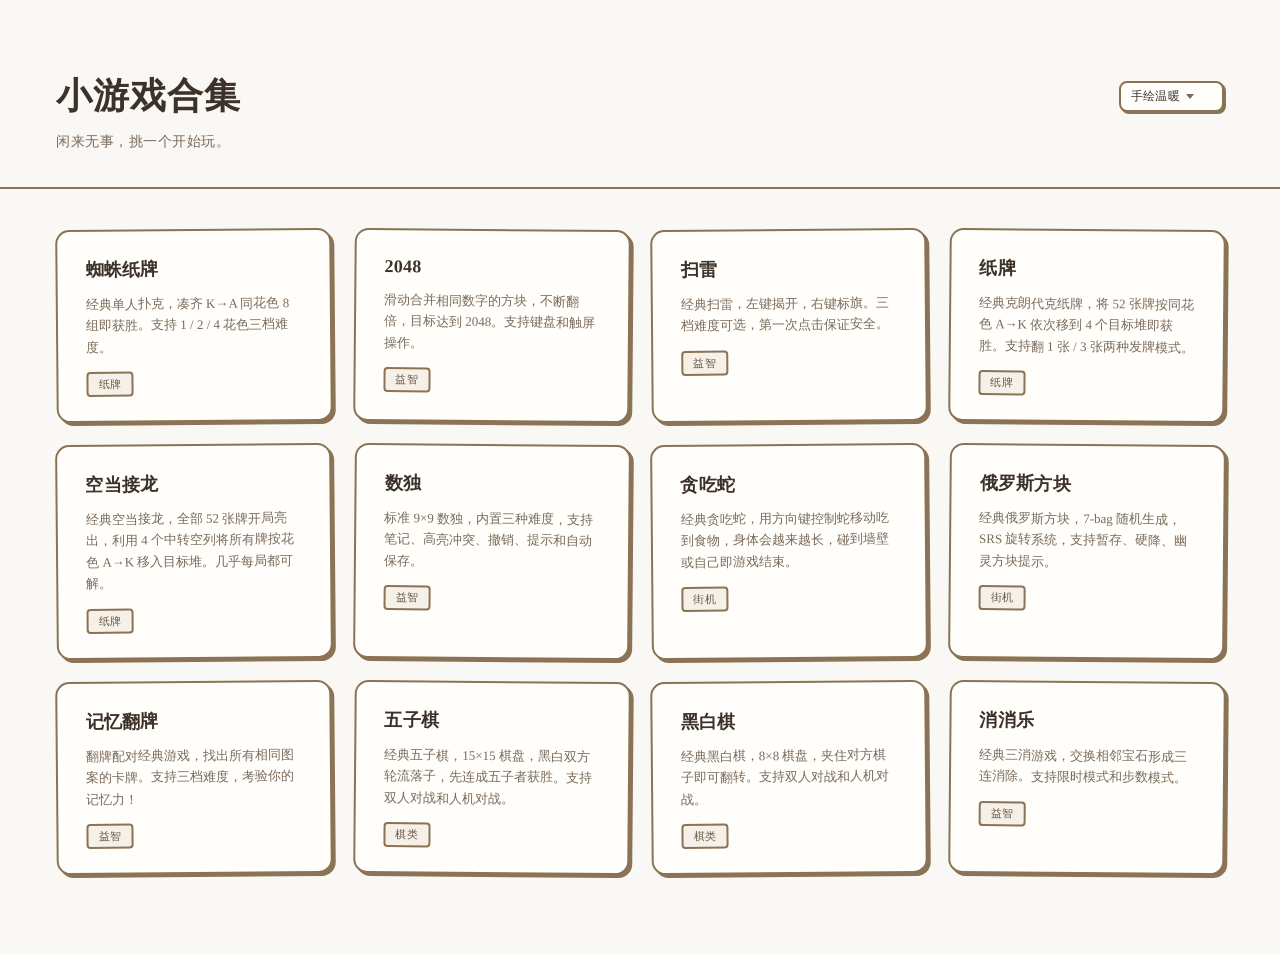
==== commit c6246000: "Add Othello, Match-3, Memory, Gomoku games; extract shared game-common.js - New games: Othello (黑白棋)" ====
--- a/index.html
+++ b/index.html
@@ -4,6 +4,11 @@
   <meta charset="UTF-8" />
   <meta name="viewport" content="width=device-width, initial-scale=1.0" />
   <title>小游戏合集</title>
+  <link rel="manifest" href="manifest.json" />
+  <link rel="icon" type="image/svg+xml" href="icon.svg" />
+  <meta name="theme-color" content="#5b6d8a" />
+  <meta name="apple-mobile-web-app-capable" content="yes" />
+  <meta name="apple-mobile-web-app-status-bar-style" content="default" />
   <link rel="stylesheet" href="styles/common.css?v=1" />
 </head>
 <body>
@@ -85,6 +90,30 @@
       <div class="dash-stats" id="dash-tetris"></div>
       <span class="tag">街机</span>
     </a>
+    <a class="game-card" href="games/memory/index.html" data-game="memory">
+      <div class="name">记忆翻牌</div>
+      <div class="desc">翻牌配对经典游戏，找出所有相同图案的卡牌。支持三档难度，考验你的记忆力！</div>
+      <div class="dash-stats" id="dash-memory"></div>
+      <span class="tag">益智</span>
+    </a>
+    <a class="game-card" href="games/gomoku/index.html" data-game="gomoku">
+      <div class="name">五子棋</div>
+      <div class="desc">经典五子棋，15×15 棋盘，黑白双方轮流落子，先连成五子者获胜。支持双人对战和人机对战。</div>
+      <div class="dash-stats" id="dash-gomoku"></div>
+      <span class="tag">棋类</span>
+    </a>
+    <a class="game-card" href="games/othello/index.html" data-game="othello">
+      <div class="name">黑白棋</div>
+      <div class="desc">经典黑白棋，8×8 棋盘，夹住对方棋子即可翻转。支持双人对战和人机对战。</div>
+      <div class="dash-stats" id="dash-othello"></div>
+      <span class="tag">棋类</span>
+    </a>
+    <a class="game-card" href="games/match3/index.html" data-game="match3">
+      <div class="name">消消乐</div>
+      <div class="desc">经典三消游戏，交换相邻宝石形成三连消除。支持限时模式和步数模式。</div>
+      <div class="dash-stats" id="dash-match3"></div>
+      <span class="tag">益智</span>
+    </a>
   </main>
 
   <script src="scripts/theme.js"></script>
@@ -145,7 +174,7 @@
 
     // Spider
     try {
-      const raw = localStorage.getItem('spider_stats_v1');
+      const raw = localStorage.getItem('game_spider_stats_v1') || localStorage.getItem('spider_stats_v1');
       if (raw) {
         const data = JSON.parse(raw);
         let total = 0, won = 0;
@@ -159,32 +188,30 @@
 
     // Klondike
     try {
-      const raw = localStorage.getItem('klondike_stats_v1');
-      if (raw) {
-        const data = JSON.parse(raw);
-        let total = 0, won = 0;
-        for (const k of ['1','3']) {
-          if (data[k]) { total += data[k].started || 0; won += data[k].won || 0; }
-        }
-        let html = `<div class="dash-line"><span>总计 ${total} 局</span><span>胜率 ${fmtRate(won, total)}</span></div>`;
+      const raw = localStorage.getItem('game_klondike_stats_v1') || localStorage.getItem('klondike_stats_v1');
+      if (raw) {
+        const data = JSON.parse(raw);
+        const total = data.started || 0;
+        const sessions = Array.isArray(data.sessions) ? data.sessions : [];
+        const won = sessions.filter(s => s.won).length;
+        const today = sessions.filter(s => s.completedAt >= todayStart).length;
+        const last = sessions[0];
+        let html = `<div class="dash-line"><span>今日 ${today} 局</span><span>胜率 ${fmtRate(won, total)}</span></div>`;
+        if (last) {
+          html += `<div class="dash-recent">最近：${last.score || 0} 分 · ${fmtTimeMs(last.timeMs)} ${last.won ? '胜利' : '失败'}</div>`;
+        }
         document.getElementById('dash-klondike').innerHTML = html;
       }
     } catch {}
 
     // FreeCell
     try {
-      const raw = localStorage.getItem('freecell_stats_v1');
-      if (raw) {
-        const data = JSON.parse(raw);
-        const total = data.started || 0;
-        const sessions = Array.isArray(data.sessions) ? data.sessions : [];
-        const won = sessions.filter(s => s.won).length;
-        const today = sessions.filter(s => s.completedAt >= todayStart).length;
-        const last = sessions[0];
-        let html = `<div class="dash-line"><span>今日 ${today} 局</span><span>胜率 ${fmtRate(won, total)}</span></div>`;
-        if (last) {
-          html += `<div class="dash-recent">最近：${fmtTimeMs(last.time)} ${last.won ? '胜利' : '失败'}</div>`;
-        }
+      const raw = localStorage.getItem('game_freecell_stats_v1') || localStorage.getItem('freecell_stats_v1');
+      if (raw) {
+        const data = JSON.parse(raw);
+        const total = data.started || 0;
+        const won = data.won || 0;
+        let html = `<div class="dash-line"><span>胜率 ${fmtRate(won, total)}</span></div>`;
         document.getElementById('dash-freecell').innerHTML = html;
       }
     } catch {}
@@ -242,7 +269,86 @@
         document.getElementById('dash-tetris').innerHTML = html;
       }
     } catch {}
+
+    // Memory
+    try {
+      const raw = localStorage.getItem('game_memory_stats_v1');
+      if (raw) {
+        const data = JSON.parse(raw);
+        const total = data.started || 0;
+        const sessions = Array.isArray(data.sessions) ? data.sessions : [];
+        const won = sessions.filter(s => s.won).length;
+        const today = sessions.filter(s => s.completedAt >= todayStart).length;
+        const last = sessions[0];
+        let html = `<div class="dash-line"><span>今日 ${today} 局</span><span>胜率 ${fmtRate(won, total)}</span></div>`;
+        if (last) {
+          const diffName = { easy: '简单', medium: '中等', hard: '困难' }[last.difficulty] || last.difficulty;
+          html += `<div class="dash-recent">最近：${diffName} ${last.moves || 0} 步 · ${fmtTimeMs(last.timeMs)} ${last.won ? '胜利' : '失败'}</div>`;
+        }
+        document.getElementById('dash-memory').innerHTML = html;
+      }
+    } catch {}
+
+    // Gomoku
+    try {
+      const raw = localStorage.getItem('game_gomoku_stats_v1');
+      if (raw) {
+        const data = JSON.parse(raw);
+        const total = data.started || 0;
+        const sessions = Array.isArray(data.sessions) ? data.sessions : [];
+        const today = sessions.filter(s => s.completedAt >= todayStart).length;
+        const last = sessions[0];
+        let html = `<div class="dash-line"><span>今日 ${today} 局</span><span>总计 ${total} 局</span></div>`;
+        if (last) {
+          const result = last.winner === 1 ? '黑胜' : last.winner === 2 ? '白胜' : '和棋';
+          html += `<div class="dash-recent">最近：${last.mode === 'pvp' ? '双人' : '人机'} · ${result} · ${last.moves || 0} 步</div>`;
+        }
+        document.getElementById('dash-gomoku').innerHTML = html;
+      }
+    } catch {}
+
+    // Othello
+    try {
+      const raw = localStorage.getItem('game_othello_stats_v1');
+      if (raw) {
+        const data = JSON.parse(raw);
+        const total = data.started || 0;
+        const sessions = Array.isArray(data.sessions) ? data.sessions : [];
+        const today = sessions.filter(s => s.completedAt >= todayStart).length;
+        const last = sessions[0];
+        let html = `<div class="dash-line"><span>今日 ${today} 局</span><span>总计 ${total} 局</span></div>`;
+        if (last) {
+          const result = last.winner === 1 ? '黑胜' : last.winner === 2 ? '白胜' : '和棋';
+          html += `<div class="dash-recent">最近：${last.mode === 'pvp' ? '双人' : '人机'} · ${result} · ${last.moves || 0} 步</div>`;
+        }
+        document.getElementById('dash-othello').innerHTML = html;
+      }
+    } catch {}
+
+    // Match-3
+    try {
+      const raw = localStorage.getItem('game_match3_stats_v1');
+      if (raw) {
+        const data = JSON.parse(raw);
+        const total = data.started || 0;
+        const sessions = Array.isArray(data.sessions) ? data.sessions : [];
+        const won = sessions.filter(s => s.won).length;
+        const today = sessions.filter(s => s.completedAt >= todayStart).length;
+        const last = sessions[0];
+        let html = `<div class="dash-line"><span>今日 ${today} 局</span><span>胜率 ${fmtRate(won, total)}</span></div>`;
+        if (last) {
+          const modeName = last.mode === 'time' ? '限时' : '步数';
+          html += `<div class="dash-recent">最近：${modeName} · ${last.score || 0} 分 · 连锁 ${last.maxCombo || 0}</div>`;
+        }
+        document.getElementById('dash-match3').innerHTML = html;
+      }
+    } catch {}
   })();
   </script>
+<script>
+if ('serviceWorker' in navigator) {
+  navigator.serviceWorker.register('sw.js').catch(function(){});
+}
+</script>
 </body>
 </html>
--- a/styles/common.css
+++ b/styles/common.css
@@ -197,6 +197,7 @@
 /* 鑷畾涔変笅鎷?*/
 .custom-dropdown {
   position: relative;
+  display: inline-block;
 }
 
 .custom-dropdown-trigger {
@@ -226,8 +227,8 @@
 .custom-dropdown-list {
   position: absolute;
   top: calc(100% + 6px);
-  right: 0;
-  min-width: 100%;
+  left: 0;
+  width: 100%;
   max-height: 240px;
   overflow: auto;
   background: var(--bg-glass-hover);
@@ -2335,3 +2336,517 @@
     padding: 16px 18px;
   }
 }
+
+/* ===== 游戏页面通用样式 ===== */
+
+/* --- 顶栏 --- */
+.topbar {
+  display: flex;
+  align-items: center;
+  justify-content: space-between;
+  gap: 24px;
+  padding: 14px 32px;
+  background: var(--bg-glass);
+  backdrop-filter: var(--backdrop-card);
+  -webkit-backdrop-filter: var(--backdrop-card);
+  border-bottom: 1px solid var(--line);
+  position: sticky;
+  top: 0;
+  z-index: 100;
+}
+.topbar-left,
+.topbar-right {
+  display: flex;
+  align-items: center;
+  gap: 16px;
+  flex-wrap: wrap;
+}
+.topbar-stats {
+  display: flex;
+  align-items: baseline;
+  gap: 28px;
+  font-size: 13px;
+  color: var(--muted);
+}
+.stat {
+  display: flex;
+  align-items: baseline;
+  gap: 6px;
+  letter-spacing: 0.3px;
+}
+.stat-label {
+  color: var(--muted);
+}
+.stat span:not(.stat-label) {
+  color: var(--ink);
+  font-weight: 600;
+  font-variant-numeric: tabular-nums;
+  font-size: 14px;
+}
+.back-link {
+  color: var(--ink-soft);
+  font-size: 13px;
+  letter-spacing: 0.3px;
+  transition: color 0.15s ease;
+}
+.back-link:hover {
+  color: var(--ink);
+}
+.game-name {
+  font-weight: 600;
+  letter-spacing: 1.5px;
+  font-size: 14px;
+  color: var(--ink);
+}
+
+/* --- 页面布局 --- */
+.page {
+  padding: 36px 24px 56px;
+}
+.game-shell {
+  width: min(100%, 980px);
+  margin: 0 auto;
+  display: grid;
+  gap: 24px;
+}
+
+/* --- 覆盖层 --- */
+.overlay {
+  position: fixed;
+  inset: 0;
+  background: var(--bg-overlay);
+  backdrop-filter: var(--backdrop-overlay);
+  -webkit-backdrop-filter: var(--backdrop-overlay);
+  display: flex;
+  align-items: center;
+  justify-content: center;
+  z-index: 2000;
+}
+.overlay[hidden] {
+  display: none;
+}
+.overlay-card {
+  background: var(--bg-glass-hover);
+  backdrop-filter: var(--backdrop-overlay);
+  -webkit-backdrop-filter: var(--backdrop-overlay);
+  border: var(--border-width) var(--border-style) var(--border-overlay);
+  border-radius: var(--radius-xl);
+  padding: 44px 52px;
+  box-shadow: var(--shadow-overlay);
+  text-align: center;
+  min-width: 340px;
+}
+.overlay-title {
+  font-size: 26px;
+  margin-bottom: 8px;
+  color: var(--ink);
+  letter-spacing: 1px;
+  font-weight: 600;
+}
+.overlay-stats {
+  display: flex;
+  gap: 24px;
+  justify-content: center;
+  margin: 22px 0 30px;
+  color: var(--muted);
+  font-size: 13px;
+}
+.overlay-stats strong {
+  color: var(--ink);
+  margin-left: 6px;
+  font-weight: 600;
+  font-variant-numeric: tabular-nums;
+}
+.overlay-actions {
+  margin-top: 24px;
+  display: flex;
+  justify-content: center;
+  gap: 12px;
+  flex-wrap: wrap;
+}
+.overlay-link {
+  display: inline-flex;
+  align-items: center;
+  justify-content: center;
+  min-height: 35px;
+  padding: 7px 18px;
+  border-radius: var(--radius);
+  border: var(--border-width) var(--border-style) var(--line);
+  background: var(--bg-glass);
+  color: var(--ink);
+  backdrop-filter: var(--backdrop);
+  -webkit-backdrop-filter: var(--backdrop);
+  box-shadow: var(--shadow-button);
+  transition: background 0.15s ease, border-color 0.15s ease,
+    transform 0.05s ease, box-shadow 0.15s ease;
+  text-decoration: none;
+}
+.overlay-link:hover {
+  background: var(--bg-glass-hover);
+  border-color: var(--line-hover);
+  box-shadow: var(--shadow-button-hover);
+}
+.overlay-link:active {
+  transform: translateY(1px);
+}
+.overlay-actions > button {
+  min-height: 36px;
+  padding: 7px 18px;
+  font-size: 13px;
+  border-radius: var(--radius);
+  border: var(--border-width) var(--border-style) var(--line);
+  background: var(--bg-glass);
+  color: var(--ink);
+  cursor: pointer;
+  box-shadow: var(--shadow-button);
+  transition: background 0.15s ease, border-color 0.15s ease,
+    transform 0.05s ease, box-shadow 0.15s ease;
+  display: inline-flex;
+  align-items: center;
+  justify-content: center;
+  letter-spacing: 0.3px;
+  font-family: inherit;
+}
+.overlay-actions > button:hover {
+  background: var(--bg-glass-hover);
+  border-color: var(--line-hover);
+  box-shadow: var(--shadow-button-hover);
+}
+.overlay-actions > button:active {
+  transform: translateY(1px);
+}
+
+/* --- 确认对话框 --- */
+.confirm-card {
+  min-width: 320px;
+  padding: 36px 44px;
+}
+.confirm-message {
+  font-size: 15px;
+  color: var(--ink);
+  margin-bottom: 28px;
+  line-height: 1.5;
+  text-align: left;
+}
+.confirm-buttons {
+  display: flex;
+  gap: 12px;
+  justify-content: flex-end;
+}
+.confirm-buttons button.secondary {
+  background: transparent;
+  border-color: var(--line);
+}
+.confirm-buttons button.secondary:hover {
+  background: var(--bg-glass);
+  border-color: var(--line-hover);
+}
+
+/* --- Toast --- */
+.toast {
+  position: fixed;
+  bottom: 36px;
+  left: 50%;
+  transform: translateX(-50%) translateY(20px);
+  padding: 10px 22px;
+  background: var(--bg-toast);
+  backdrop-filter: var(--backdrop);
+  -webkit-backdrop-filter: var(--backdrop);
+  color: var(--ink-toast);
+  border: var(--border-width) var(--border-style) var(--line);
+  border-radius: var(--radius-md);
+  font-size: 13px;
+  letter-spacing: 0.3px;
+  opacity: 0;
+  pointer-events: none;
+  transition: opacity 0.2s, transform 0.2s;
+  z-index: 1500;
+  box-shadow: var(--shadow-toast);
+}
+.toast.show {
+  opacity: 1;
+  transform: translateX(-50%) translateY(0);
+}
+
+/* --- 帮助面板 --- */
+.help-section {
+  margin-top: 16px;
+  text-align: left;
+}
+.help-section-title {
+  font-size: 15px;
+  font-weight: 700;
+  color: var(--ink);
+  margin-bottom: 8px;
+  padding-bottom: 4px;
+  border-bottom: 1px solid var(--line);
+}
+.help-rules {
+  font-size: 13px;
+  line-height: 1.7;
+  color: var(--muted);
+}
+.help-rules p {
+  margin: 0 0 6px 0;
+}
+.help-rules p:last-child {
+  margin-bottom: 0;
+}
+.help-rules strong {
+  color: var(--ink);
+  font-weight: 600;
+}
+.help-content {
+  text-align: left;
+  display: flex;
+  flex-direction: column;
+  gap: 10px;
+}
+.help-row {
+  display: flex;
+  align-items: center;
+  gap: 14px;
+  font-size: 14px;
+  color: var(--ink);
+}
+.help-row kbd {
+  display: inline-flex;
+  align-items: center;
+  justify-content: center;
+  min-width: 80px;
+  padding: 4px 10px;
+  font-family: inherit;
+  font-size: 12px;
+  font-weight: 600;
+  color: var(--ink);
+  background: var(--bg-glass);
+  border: var(--border-width) var(--border-style) var(--line);
+  border-radius: var(--radius-sm);
+  box-shadow: var(--shadow-highlight);
+  white-space: nowrap;
+  flex-shrink: 0;
+}
+
+/* --- 统计面板 --- */
+.stats-section {
+  display: grid;
+  grid-template-columns: minmax(0, 1fr) 360px;
+  gap: 20px;
+  align-items: start;
+}
+.stats-panel {
+  background: var(--game-panel-bg);
+  border: var(--border-width) var(--border-style) var(--line);
+  border-radius: var(--radius-xl);
+  box-shadow: var(--game-panel-shadow);
+  padding: 22px;
+  backdrop-filter: var(--backdrop-card);
+  -webkit-backdrop-filter: var(--backdrop-card);
+}
+.recent-panel {
+  height: auto;
+  min-height: 0;
+  display: grid;
+  grid-template-rows: auto 1fr;
+}
+.panel-head {
+  display: flex;
+  align-items: flex-start;
+  justify-content: space-between;
+  gap: 16px;
+}
+.panel-head h2 {
+  margin: 0;
+  color: var(--ink);
+  font-size: 18px;
+  line-height: 1.1;
+}
+.panel-subtitle {
+  margin-top: 8px;
+  color: var(--game-muted-ink);
+  font-size: 13px;
+  line-height: 1.5;
+}
+.stats-grid {
+  margin-top: 18px;
+  display: grid;
+  grid-template-columns: repeat(3, minmax(0, 1fr));
+  gap: 12px;
+}
+.stats-item {
+  min-width: 0;
+  padding: 14px 16px;
+  border-radius: var(--radius-lg);
+  background: var(--game-metric-bg);
+  border: var(--border-width) var(--border-style) var(--game-metric-border);
+  box-shadow: var(--game-metric-shadow);
+}
+.stats-label {
+  display: block;
+  color: var(--game-muted-ink);
+  font-size: 12px;
+  letter-spacing: 0.3px;
+}
+.stats-item strong {
+  display: block;
+  margin-top: 8px;
+  color: var(--ink);
+  font-size: 24px;
+  line-height: 1;
+  font-variant-numeric: tabular-nums;
+}
+.recent-list {
+  margin-top: 18px;
+  display: grid;
+  gap: 12px;
+  min-height: 0;
+  overflow: auto;
+  padding-right: 4px;
+  align-content: start;
+  scrollbar-width: thin;
+  scrollbar-color: var(--line-hover) transparent;
+  background: linear-gradient(
+    to bottom,
+    var(--scroll-shadow) 0%,
+    transparent 24px,
+    transparent calc(100% - 24px),
+    var(--scroll-shadow) 100%
+  );
+  background-attachment: local;
+}
+.recent-list::-webkit-scrollbar {
+  width: 5px;
+}
+.recent-list::-webkit-scrollbar-track {
+  background: transparent;
+}
+.recent-list::-webkit-scrollbar-thumb {
+  background: var(--line-hover);
+  border-radius: 999px;
+}
+.recent-list::-webkit-scrollbar-thumb:hover {
+  background: var(--muted);
+}
+.recent-item {
+  padding: 14px 16px;
+  border-radius: var(--radius-lg);
+  background: var(--game-metric-bg);
+  border: var(--border-width) var(--border-style) var(--game-metric-border);
+  box-shadow: var(--game-metric-shadow);
+}
+.recent-item.is-win {
+  border-color: var(--good);
+}
+.recent-item.is-loss {
+  border-color: var(--danger);
+}
+.recent-main {
+  display: flex;
+  align-items: baseline;
+  justify-content: space-between;
+  gap: 14px;
+}
+.recent-result {
+  color: var(--ink);
+  font-size: 15px;
+  line-height: 1.2;
+}
+.recent-date {
+  color: var(--game-muted-ink);
+  font-size: 12px;
+  white-space: nowrap;
+}
+.recent-meta {
+  margin-top: 10px;
+  display: flex;
+  flex-wrap: wrap;
+  gap: 6px 14px;
+  color: var(--game-muted-ink);
+  font-size: 13px;
+}
+.recent-meta strong {
+  color: var(--ink);
+  font-weight: 700;
+}
+.recent-empty {
+  padding: 20px 16px;
+  border-radius: var(--radius-lg);
+  background: var(--game-metric-bg);
+  border: var(--border-width) var(--border-style) var(--game-metric-border);
+  box-shadow: var(--game-metric-shadow);
+  color: var(--game-muted-ink);
+  font-size: 14px;
+  line-height: 1.6;
+}
+
+/* --- 礼花 --- */
+.confetti-piece {
+  position: fixed;
+  top: -10px;
+  z-index: 9999;
+  pointer-events: none;
+  animation: confetti-fall 2.5s ease-out forwards;
+}
+@keyframes confetti-fall {
+  0% { transform: translateY(0) rotate(0deg); opacity: 1; }
+  100% { transform: translateY(100vh) rotate(720deg); opacity: 0; }
+}
+
+/* --- 通用动画 --- */
+@keyframes hint-pulse {
+  0%, 100% { opacity: 0.5; }
+  50% { opacity: 1; }
+}
+@keyframes shake {
+  0%, 100% { transform: translateX(0); }
+  20% { transform: translateX(-4px); }
+  40% { transform: translateX(4px); }
+  60% { transform: translateX(-2px); }
+  80% { transform: translateX(2px); }
+}
+@keyframes spin {
+  to { transform: rotate(360deg); }
+}
+
+/* --- 响应式 --- */
+@media (max-width: 760px) {
+  .topbar {
+    padding: 12px 16px;
+    flex-wrap: wrap;
+    gap: 10px;
+  }
+  .topbar-stats {
+    order: 3;
+    width: 100%;
+    justify-content: center;
+    gap: 16px;
+  }
+  .page {
+    padding: 20px 12px 36px;
+  }
+  .stats-section {
+    grid-template-columns: 1fr;
+  }
+  .stats-grid {
+    grid-template-columns: repeat(2, minmax(0, 1fr));
+  }
+  .overlay-card {
+    padding: 28px 22px 24px;
+  }
+  .overlay-title {
+    font-size: 26px;
+  }
+}
+@media (max-width: 420px) {
+  .stats-grid {
+    grid-template-columns: 1fr;
+  }
+  .stats-item strong {
+    font-size: 20px;
+  }
+  .recent-main {
+    flex-direction: column;
+    align-items: flex-start;
+    gap: 6px;
+  }
+}
